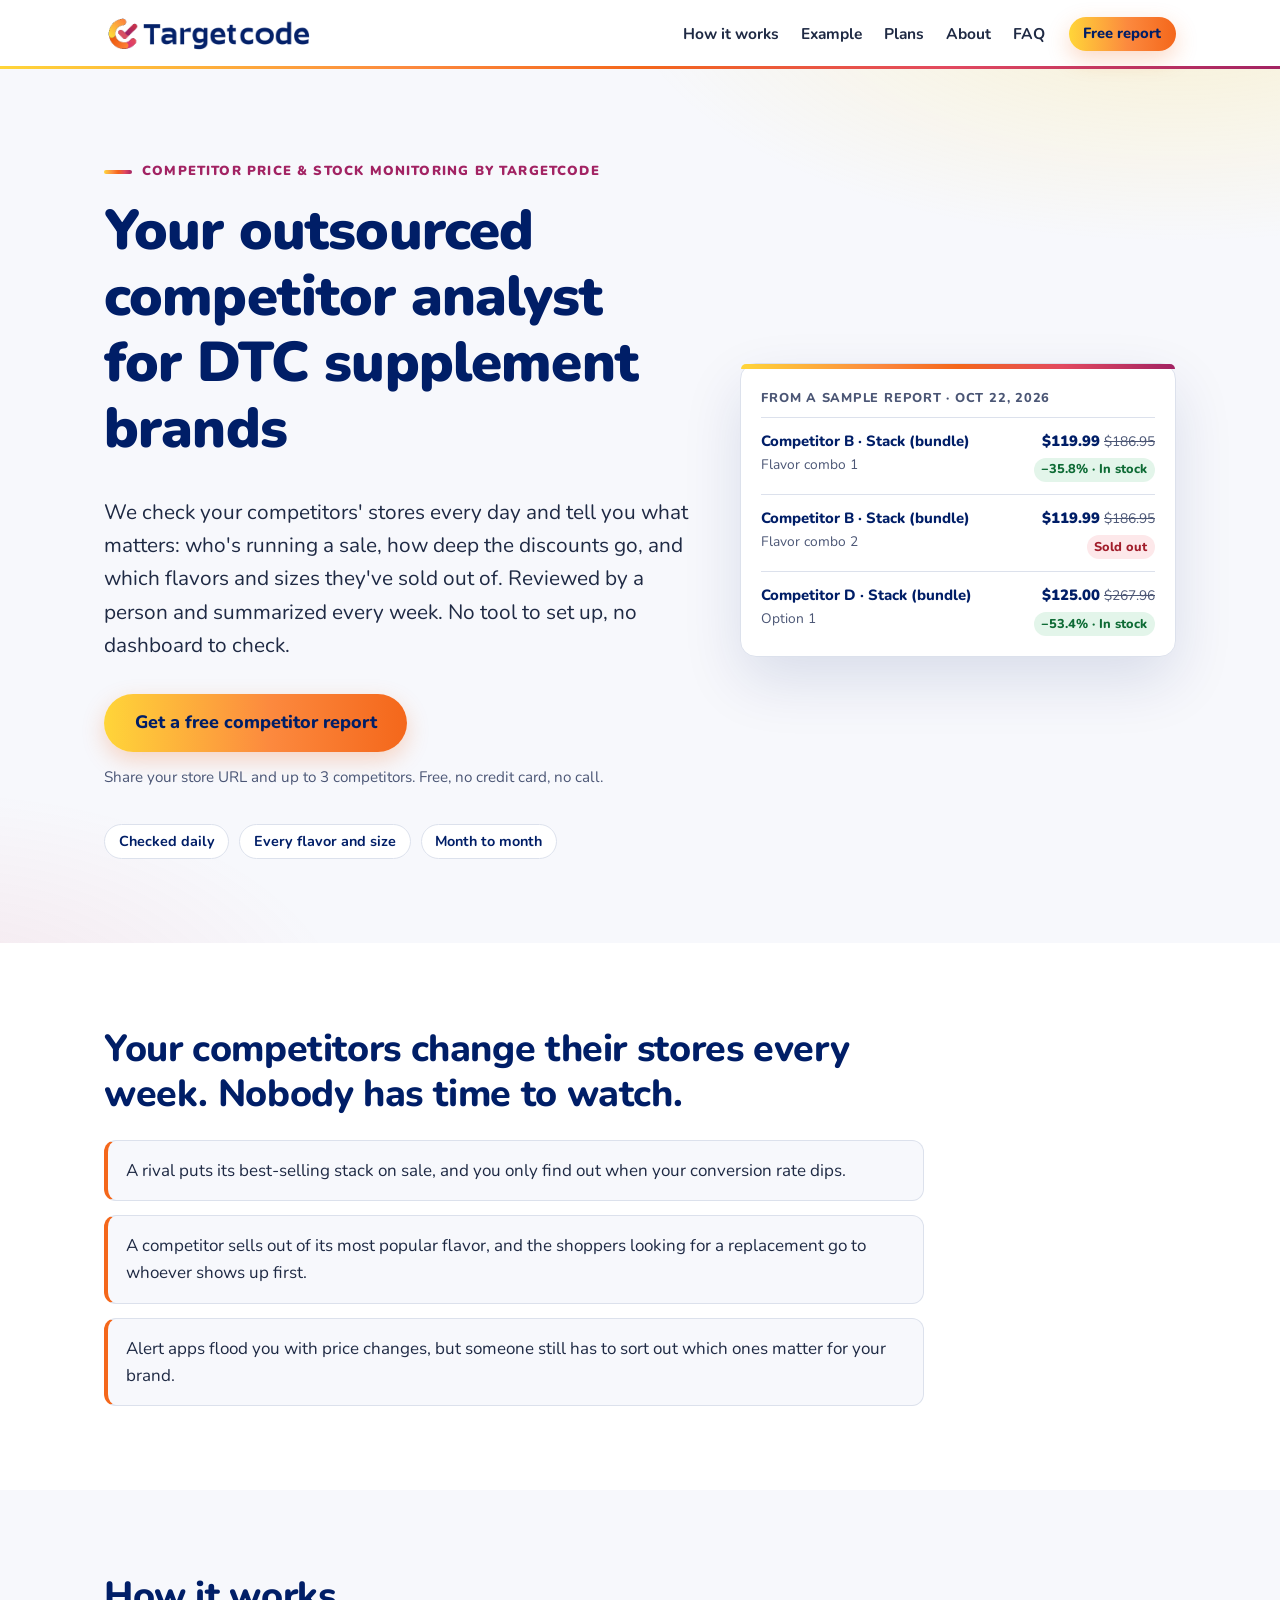
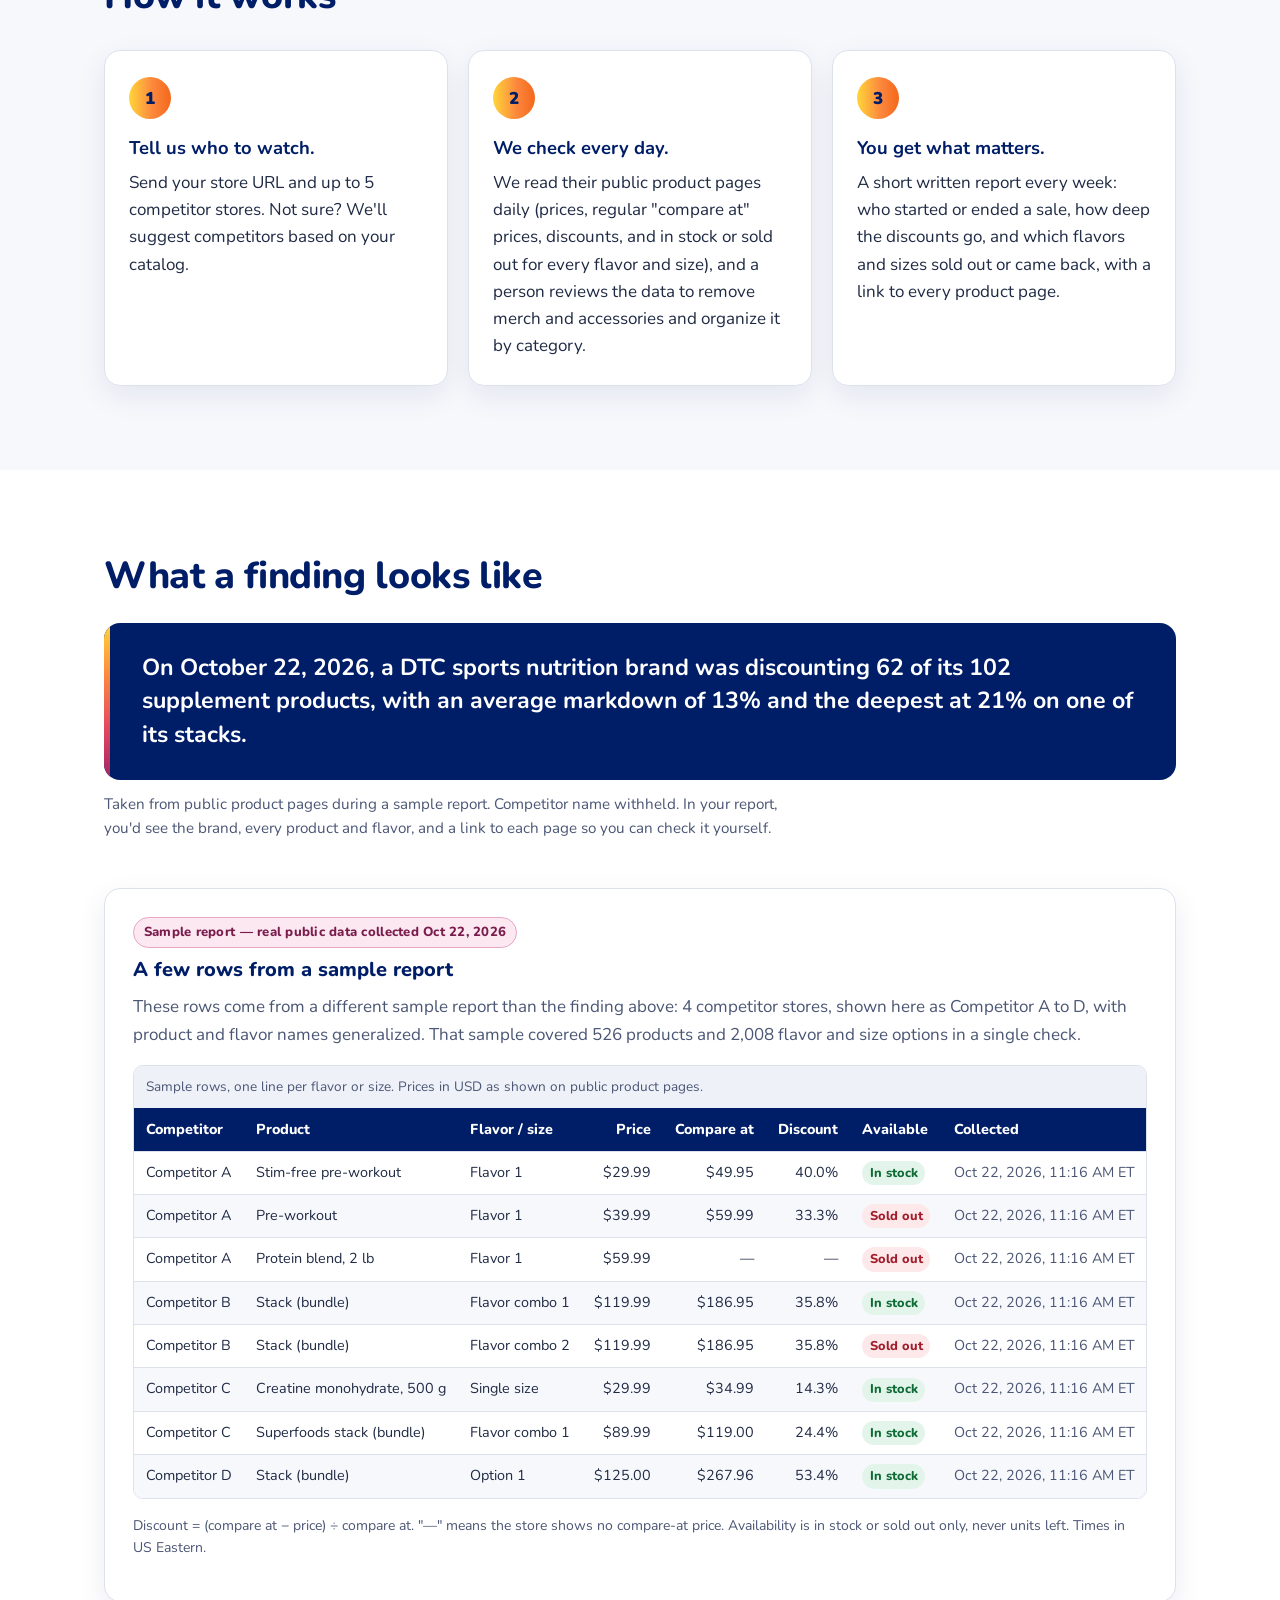
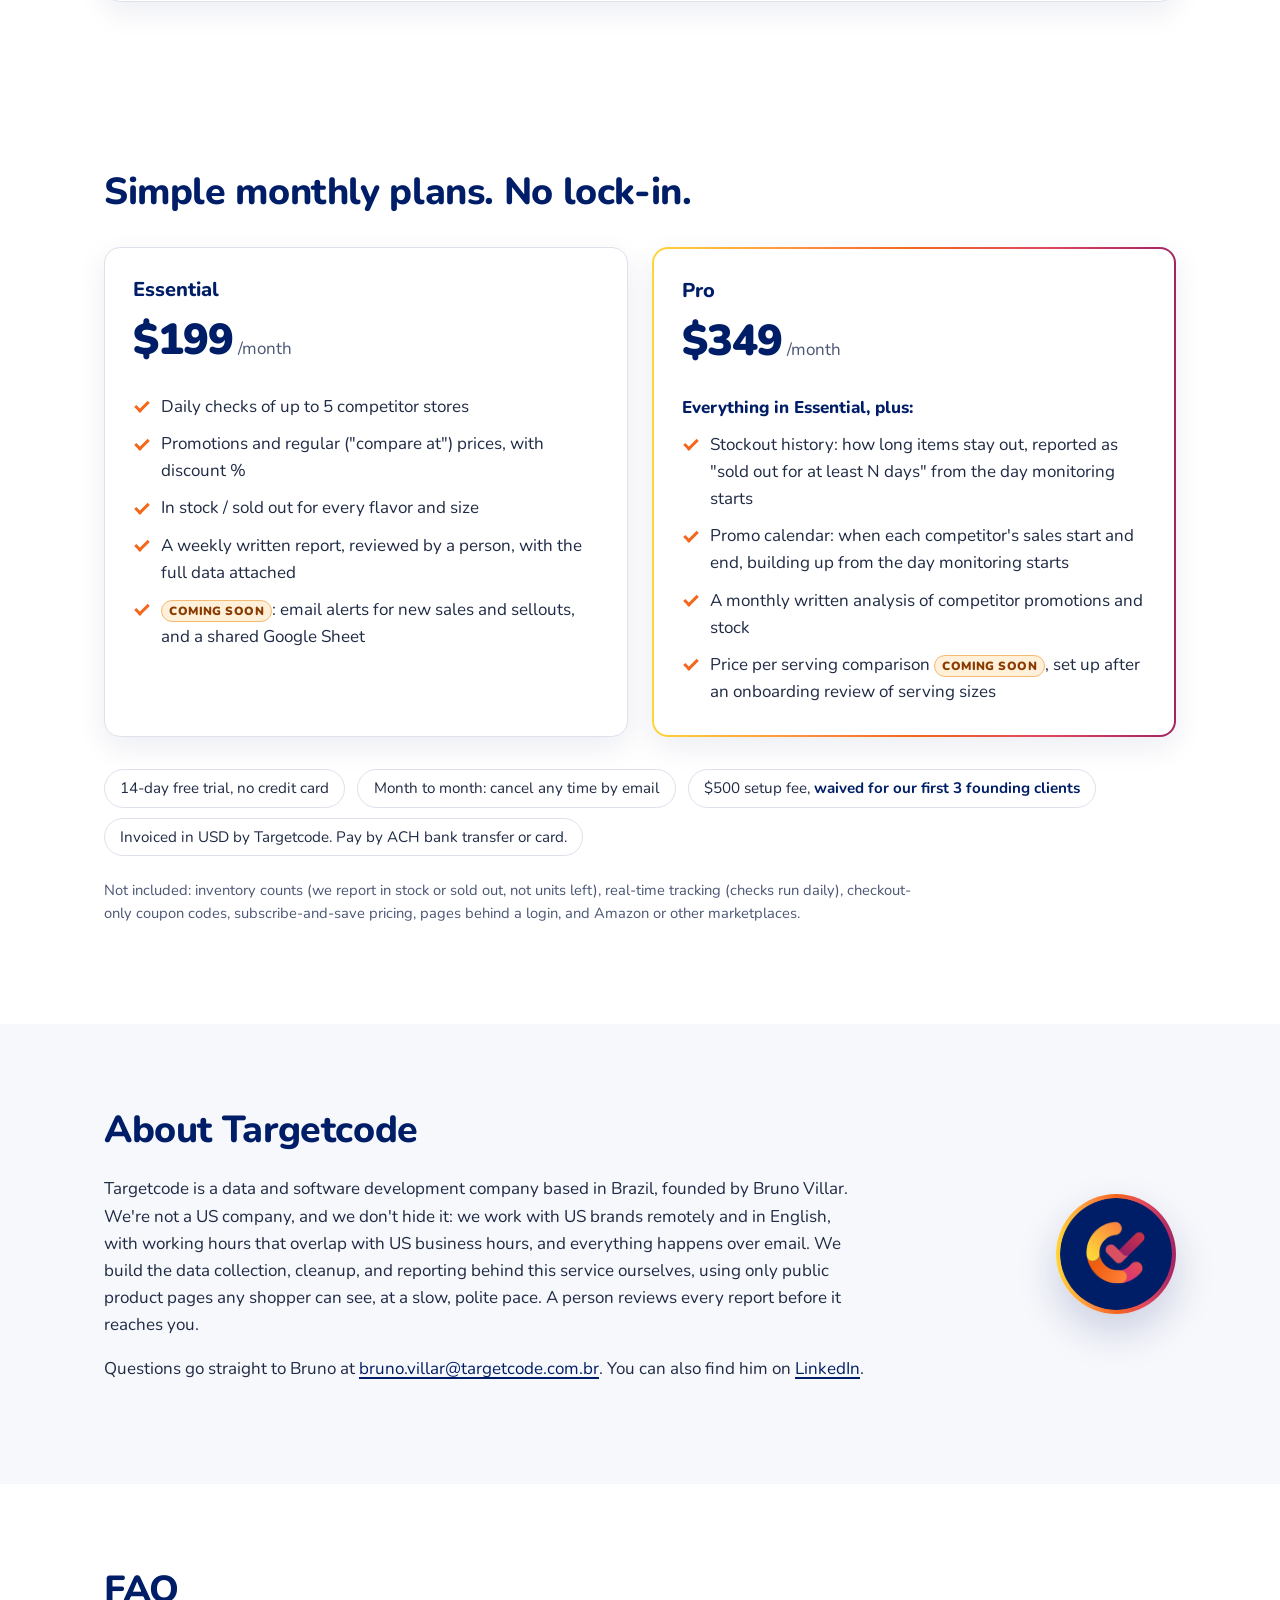
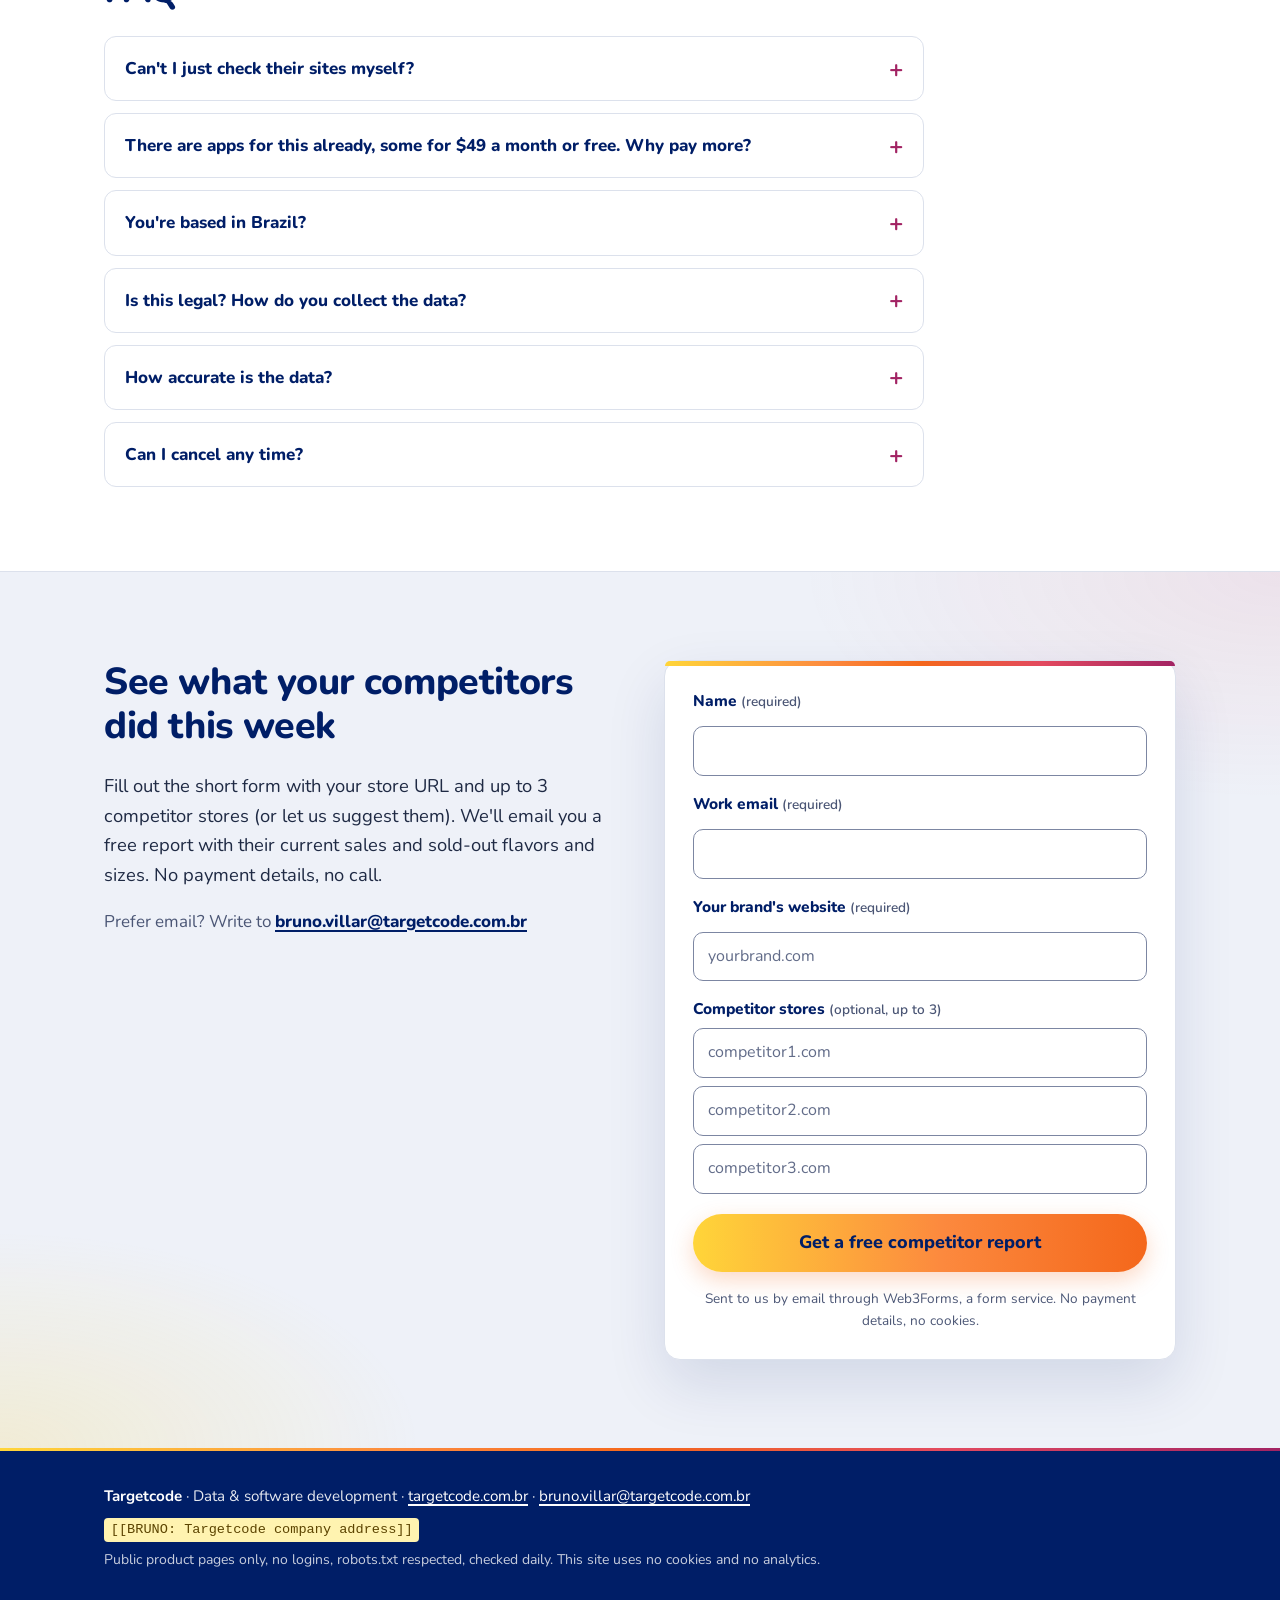
==== index.html @ 991c3d6c "Add landing page Co-authored-by: bruno-targetcode <bruno-targetcode@users.noreply.github.com>" ====
<!DOCTYPE html>
<html lang="en">
<head>
<meta charset="utf-8">
<meta name="viewport" content="width=device-width, initial-scale=1">
<!-- =====================================================================
  TEXTOS: toda a copy está neste arquivo, em blocos marcados "COPY: <chave>"
  (as chaves são as de vendas/08-landing-copy.md). Para trocar um texto,
  procure a chave e edite o conteúdo. Placeholders pendentes: procure colchetes duplos.
  E-MAIL DE CONTATO: bruno.villar@targetcode.com.br (fallback mailto do formulário e rodapé).
  FORMULÁRIO: Web3Forms; a chave fica em UM lugar: input name="access_key" (ver README, seção Formulário).
  URL pública (canonical/og): https://monitor.targetcode.com.br/ — trocar se o domínio mudar.
====================================================================== -->
<!-- COPY: seo_title / seo_description -->
<title>Competitor Tracking for Supplement Brands | Targetcode</title>
<meta name="description" content="Your outsourced competitor analyst. We check rival supplement stores daily for sales and sold-out flavors, then send you a reviewed weekly summary.">
<link rel="canonical" href="https://monitor.targetcode.com.br/">
<meta name="robots" content="index, follow">
<meta name="theme-color" content="#ffffff">
<meta property="og:type" content="website">
<meta property="og:site_name" content="Targetcode">
<meta property="og:title" content="Competitor Tracking for Supplement Brands | Targetcode">
<meta property="og:description" content="Your outsourced competitor analyst. We check rival supplement stores daily for sales and sold-out flavors, then send you a reviewed weekly summary.">
<meta property="og:url" content="https://monitor.targetcode.com.br/">
<meta property="og:image" content="https://monitor.targetcode.com.br/assets/og-image.png">
<meta property="og:image:width" content="1200">
<meta property="og:image:height" content="630">
<meta property="og:image:alt" content="Competitor Price &amp; Stock Monitoring by Targetcode">
<meta property="og:locale" content="en_US">
<meta name="twitter:card" content="summary_large_image">
<link rel="icon" href="assets/favicon-32.png" type="image/png" sizes="32x32">
<link rel="apple-touch-icon" href="assets/apple-touch-icon.png">
<link rel="preload" href="assets/fonts/nunito-latin-var.woff2" as="font" type="font/woff2" crossorigin>
<link rel="stylesheet" href="styles.css">
<script src="assets/form.js" defer></script>
</head>
<body>
<a class="skip-link" href="#main">Skip to content</a>

<header class="site-header">
  <div class="container header-inner">
    <a class="brand" href="#top">
      <img src="assets/targetcode-wordmark-light.png" alt="Targetcode" width="210" height="40">
    </a>
    <nav aria-label="Main">
      <ul class="nav-list">
        <li><a href="#how-it-works">How it works</a></li>
        <li><a href="#example">Example</a></li>
        <li><a href="#plans">Plans</a></li>
        <li><a href="#about">About</a></li>
        <li><a href="#faq">FAQ</a></li>
      </ul>
    </nav>
    <a class="btn btn-small" href="#get-report">Free report</a>
  </div>
</header>

<main id="main">

  <!-- ============ 1. HERO ============ -->
  <section class="hero" id="top" aria-labelledby="hero-title">
    <div class="container hero-inner">
      <div class="hero-copy">
      <p class="eyebrow">Competitor Price &amp; Stock Monitoring by Targetcode</p>
      <!-- COPY: hero_headline -->
      <h1 id="hero-title">Your outsourced competitor analyst for DTC supplement brands</h1>
      <!-- COPY: hero_subheadline -->
      <p class="lead">We check your competitors' stores every day and tell you what matters: who's running a sale, how deep the discounts go, and which flavors and sizes they've sold out of. Reviewed by a person and summarized every week. No tool to set up, no dashboard to check.</p>
      <div class="hero-cta">
        <!-- COPY: hero_cta (leva ao formulário em #get-report) -->
        <a class="btn btn-primary btn-large" href="#get-report">Get a free competitor report</a>
        <!-- COPY: hero_cta_note -->
        <p class="cta-note">Share your store URL and up to 3 competitors. Free, no credit card, no call.</p>
      </div>
      <ul class="hero-facts">
        <li>Checked daily</li>
        <li>Every flavor and size</li>
        <li>Month to month</li>
      </ul>
      </div>
      <!-- Cartão do hero: 2 linhas reais da tabela de exemplo (Competitor B, coleta 22/10/2026). -->
      <figure class="hero-card">
        <figcaption>From a sample report · Oct 22, 2026</figcaption>
        <div class="hc-row">
          <div><span class="hc-label">Competitor B · Stack (bundle)</span><span class="hc-sub">Flavor combo 1</span></div>
          <div class="hc-right"><span class="hc-price">$119.99</span> <s>$186.95</s><span class="stock in">−35.8% · In stock</span></div>
        </div>
        <div class="hc-row">
          <div><span class="hc-label">Competitor B · Stack (bundle)</span><span class="hc-sub">Flavor combo 2</span></div>
          <div class="hc-right"><span class="hc-price">$119.99</span> <s>$186.95</s><span class="stock out">Sold out</span></div>
        </div>
        <div class="hc-row">
          <div><span class="hc-label">Competitor D · Stack (bundle)</span><span class="hc-sub">Option 1</span></div>
          <div class="hc-right"><span class="hc-price">$125.00</span> <s>$267.96</s><span class="stock in">−53.4% · In stock</span></div>
        </div>
      </figure>
    </div>
  </section>

  <!-- ============ 2. PROBLEM ============ -->
  <section class="section" id="problem" aria-labelledby="problem-title">
    <div class="container narrow">
      <!-- COPY: problem_title -->
      <h2 id="problem-title">Your competitors change their stores every week. Nobody has time to watch.</h2>
      <!-- COPY: problem_bullets -->
      <ul class="problem-list">
        <li>A rival puts its best-selling stack on sale, and you only find out when your conversion rate dips.</li>
        <li>A competitor sells out of its most popular flavor, and the shoppers looking for a replacement go to whoever shows up first.</li>
        <li>Alert apps flood you with price changes, but someone still has to sort out which ones matter for your brand.</li>
      </ul>
    </div>
  </section>

  <!-- ============ 3. HOW IT WORKS ============ -->
  <section class="section section-alt" id="how-it-works" aria-labelledby="how-title">
    <div class="container">
      <!-- COPY: how_title -->
      <h2 id="how-title">How it works</h2>
      <ol class="steps">
        <!-- COPY: how_step_1 -->
        <li class="step">
          <span class="step-num" aria-hidden="true">1</span>
          <p><strong>Tell us who to watch.</strong> Send your store URL and up to 5 competitor stores. Not sure? We'll suggest competitors based on your catalog.</p>
        </li>
        <!-- COPY: how_step_2 -->
        <li class="step">
          <span class="step-num" aria-hidden="true">2</span>
          <p><strong>We check every day.</strong> We read their public product pages daily (prices, regular "compare at" prices, discounts, and in stock or sold out for every flavor and size), and a person reviews the data to remove merch and accessories and organize it by category.</p>
        </li>
        <!-- COPY: how_step_3 -->
        <li class="step">
          <span class="step-num" aria-hidden="true">3</span>
          <p><strong>You get what matters.</strong> A short written report every week: who started or ended a sale, how deep the discounts go, and which flavors and sizes sold out or came back, with a link to every product page.</p>
        </li>
      </ol>
    </div>
  </section>

  <!-- ============ 4. EXAMPLE ============ -->
  <section class="section" id="example" aria-labelledby="example-title">
    <div class="container">
      <!-- COPY: example_title -->
      <h2 id="example-title">What a finding looks like</h2>
      <!-- COPY: example_body (achado real, coleta 22/10/2026, concorrente anonimizado) -->
      <figure class="finding">
        <blockquote>
          <p>On October 22, 2026, a DTC sports nutrition brand was discounting 62 of its 102 supplement products, with an average markdown of 13% and the deepest at 21% on one of its stacks.</p>
        </blockquote>
        <figcaption>Taken from public product pages during a sample report. Competitor name withheld. In your report, you'd see the brand, every product and flavor, and a link to each page so you can check it yourself.</figcaption>
      </figure>

      <!-- Tabela: linhas reais de OUTRO relatório de amostra (coleta 22/10/2026), concorrentes anonimizados A–D.
           Exclusões e origem dos dados: ver README. Não inventar números. -->
      <div class="sample">
        <div class="sample-head">
          <p class="badge">Sample report — real public data collected Oct 22, 2026</p>
          <h3>A few rows from a sample report</h3>
          <p class="muted">These rows come from a different sample report than the finding above: 4 competitor stores, shown here as Competitor A to D, with product and flavor names generalized. That sample covered 526 products and 2,008 flavor and size options in a single check.</p>
        </div>
        <section class="table-wrap" aria-labelledby="sample-caption" tabindex="0">
          <table class="sample-table">
            <caption id="sample-caption">Sample rows, one line per flavor or size. Prices in USD as shown on public product pages.</caption>
            <thead>
              <tr>
                <th scope="col">Competitor</th>
                <th scope="col">Product</th>
                <th scope="col">Flavor / size</th>
                <th scope="col" class="num">Price</th>
                <th scope="col" class="num">Compare at</th>
                <th scope="col" class="num">Discount</th>
                <th scope="col">Available</th>
                <th scope="col">Collected</th>
              </tr>
            </thead>
            <tbody>
              <tr><td data-label="Competitor">Competitor A</td><td data-label="Product">Stim-free pre-workout</td><td data-label="Flavor / size">Flavor 1</td><td data-label="Price" class="num">$29.99</td><td data-label="Compare at" class="num">$49.95</td><td data-label="Discount" class="num">40.0%</td><td data-label="Available"><span class="stock in">In stock</span></td><td data-label="Collected">Oct 22, 2026, 11:16 AM ET</td></tr>
              <tr><td data-label="Competitor">Competitor A</td><td data-label="Product">Pre-workout</td><td data-label="Flavor / size">Flavor 1</td><td data-label="Price" class="num">$39.99</td><td data-label="Compare at" class="num">$59.99</td><td data-label="Discount" class="num">33.3%</td><td data-label="Available"><span class="stock out">Sold out</span></td><td data-label="Collected">Oct 22, 2026, 11:16 AM ET</td></tr>
              <tr><td data-label="Competitor">Competitor A</td><td data-label="Product">Protein blend, 2 lb</td><td data-label="Flavor / size">Flavor 1</td><td data-label="Price" class="num">$59.99</td><td data-label="Compare at" class="num">—</td><td data-label="Discount" class="num">—</td><td data-label="Available"><span class="stock out">Sold out</span></td><td data-label="Collected">Oct 22, 2026, 11:16 AM ET</td></tr>
              <tr><td data-label="Competitor">Competitor B</td><td data-label="Product">Stack (bundle)</td><td data-label="Flavor / size">Flavor combo 1</td><td data-label="Price" class="num">$119.99</td><td data-label="Compare at" class="num">$186.95</td><td data-label="Discount" class="num">35.8%</td><td data-label="Available"><span class="stock in">In stock</span></td><td data-label="Collected">Oct 22, 2026, 11:16 AM ET</td></tr>
              <tr><td data-label="Competitor">Competitor B</td><td data-label="Product">Stack (bundle)</td><td data-label="Flavor / size">Flavor combo 2</td><td data-label="Price" class="num">$119.99</td><td data-label="Compare at" class="num">$186.95</td><td data-label="Discount" class="num">35.8%</td><td data-label="Available"><span class="stock out">Sold out</span></td><td data-label="Collected">Oct 22, 2026, 11:16 AM ET</td></tr>
              <tr><td data-label="Competitor">Competitor C</td><td data-label="Product">Creatine monohydrate, 500 g</td><td data-label="Flavor / size">Single size</td><td data-label="Price" class="num">$29.99</td><td data-label="Compare at" class="num">$34.99</td><td data-label="Discount" class="num">14.3%</td><td data-label="Available"><span class="stock in">In stock</span></td><td data-label="Collected">Oct 22, 2026, 11:16 AM ET</td></tr>
              <tr><td data-label="Competitor">Competitor C</td><td data-label="Product">Superfoods stack (bundle)</td><td data-label="Flavor / size">Flavor combo 1</td><td data-label="Price" class="num">$89.99</td><td data-label="Compare at" class="num">$119.00</td><td data-label="Discount" class="num">24.4%</td><td data-label="Available"><span class="stock in">In stock</span></td><td data-label="Collected">Oct 22, 2026, 11:16 AM ET</td></tr>
              <tr><td data-label="Competitor">Competitor D</td><td data-label="Product">Stack (bundle)</td><td data-label="Flavor / size">Option 1</td><td data-label="Price" class="num">$125.00</td><td data-label="Compare at" class="num">$267.96</td><td data-label="Discount" class="num">53.4%</td><td data-label="Available"><span class="stock in">In stock</span></td><td data-label="Collected">Oct 22, 2026, 11:16 AM ET</td></tr>
            </tbody>
          </table>
        </section>
        <p class="muted small">Discount = (compare at − price) ÷ compare at. "—" means the store shows no compare-at price. Availability is in stock or sold out only, never units left. Times in US Eastern.</p>
      </div>
    </div>
  </section>

  <!-- ============ 5. PLANS ============ -->
  <section class="section" id="plans" aria-labelledby="plans-title">
    <div class="container">
      <!-- COPY: plans_title -->
      <h2 id="plans-title">Simple monthly plans. No lock-in.</h2>
      <div class="plans">
        <!-- COPY: plan_essential -->
        <article class="plan" aria-labelledby="plan-essential">
          <h3 id="plan-essential">Essential</h3>
          <p class="price"><span class="amount">$199</span><span class="per">/month</span></p>
          <ul class="checks">
            <li>Daily checks of up to 5 competitor stores</li>
            <li>Promotions and regular ("compare at") prices, with discount %</li>
            <li>In stock / sold out for every flavor and size</li>
            <li>A weekly written report, reviewed by a person, with the full data attached</li>
            <li><span class="soon">Coming soon</span>: email alerts for new sales and sellouts, and a shared Google Sheet</li>
          </ul>
        </article>
        <!-- COPY: plan_pro -->
        <article class="plan plan-pro" aria-labelledby="plan-pro">
          <h3 id="plan-pro">Pro</h3>
          <p class="price"><span class="amount">$349</span><span class="per">/month</span></p>
          <p class="plan-intro">Everything in Essential, plus:</p>
          <ul class="checks">
            <li>Stockout history: how long items stay out, reported as "sold out for at least N days" from the day monitoring starts</li>
            <li>Promo calendar: when each competitor's sales start and end, building up from the day monitoring starts</li>
            <li>A monthly written analysis of competitor promotions and stock</li>
            <li>Price per serving comparison <span class="soon">coming soon</span>, set up after an onboarding review of serving sizes</li>
          </ul>
        </article>
      </div>
      <!-- COPY: plans_terms -->
      <ul class="terms">
        <li>14-day free trial, no credit card</li>
        <li>Month to month: cancel any time by email</li>
        <li>$500 setup fee, <strong>waived for our first 3 founding clients</strong></li>
        <li>Invoiced in USD by Targetcode. Pay by ACH bank transfer or card.</li>
      </ul>
      <!-- COPY: plans_not_included -->
      <p class="not-included">Not included: inventory counts (we report in stock or sold out, not units left), real-time tracking (checks run daily), checkout-only coupon codes, subscribe-and-save pricing, pages behind a login, and Amazon or other marketplaces.</p>
    </div>
  </section>

  <!-- ============ ABOUT ============ -->
  <section class="section section-alt" id="about" aria-labelledby="about-title">
    <div class="container about">
      <div>
        <h2 id="about-title">About Targetcode</h2>
        <!-- COPY: about_founder (08, seção About) -->
        <p>Targetcode is a data and software development company based in Brazil, founded by Bruno Villar. We're not a US company, and we don't hide it: we work with US brands remotely and in English, with working hours that overlap with US business hours, and everything happens over email. We build the data collection, cleanup, and reporting behind this service ourselves, using only public product pages any shopper can see, at a slow, polite pace. A person reviews every report before it reaches you.</p>
        <p>Questions go straight to Bruno at <a href="mailto:bruno.villar@targetcode.com.br">bruno.villar@targetcode.com.br</a>. You can also find him on <a href="https://www.linkedin.com/in/bruno-villar-6015601b8" rel="noopener">LinkedIn</a>.</p>
      </div>
      <img class="about-logo" src="assets/logo-icon-240.png" alt="" width="120" height="120">
    </div>
  </section>

  <!-- ============ 6. FAQ ============ -->
  <section class="section" id="faq" aria-labelledby="faq-title">
    <div class="container narrow">
      <h2 id="faq-title">FAQ</h2>
      <div class="faq">
        <!-- COPY: faq_1 -->
        <details>
          <summary>Can't I just check their sites myself?</summary>
          <p>For one or two competitors, you can. It gets hard with 5 brands and hundreds of products across flavors and sizes, because the moves that matter (a stack going 30% off, a popular flavor selling out) are easy to miss on any given day. The free report is a quick way to see what you'd have missed.</p>
        </details>
        <!-- COPY: faq_2 -->
        <details>
          <summary>There are apps for this already, some for $49 a month or free. Why pay more?</summary>
          <p>Self-serve tools like Prisync, or free Shopify apps like Snoopie, are good at sending price-change alerts. If someone on your team has time to run one, they may be all you need. You still decide which products matter, match them to yours, and figure out what it means. We do that work for you: a person reviews the data, and you get a written summary instead of a stream of alerts.</p>
        </details>
        <!-- COPY: faq_3 -->
        <details>
          <summary>You're based in Brazil?</summary>
          <p>Yes. Targetcode is a data and software development company based in Brazil, and this is one of the data services we run. You get invoices from a registered company in USD and can pay by ACH or card. Our hours overlap almost fully with US Eastern time, and everything runs by email.</p>
        </details>
        <!-- COPY: faq_4 -->
        <details>
          <summary>Is this legal? How do you collect the data?</summary>
          <p>We read only public product pages, the same ones any shopper sees, without logging in, at a slow rate, following each site's robots.txt. We collect facts like price and whether a flavor is in stock; we don't copy descriptions, photos or label content. We're not lawyers, so if your team has a policy on this, we'll follow it.</p>
        </details>
        <!-- COPY: faq_5 -->
        <details>
          <summary>How accurate is the data?</summary>
          <p>Prices and stock status come straight from each competitor's public product data, as a shopper would see them at the time of the daily check. We report in stock or sold out, not units left, and checkout-only coupons and subscribe-and-save prices aren't visible. If a check fails, the gap is marked as missing. We never fill it in.</p>
        </details>
        <!-- COPY: faq_6 -->
        <details>
          <summary>Can I cancel any time?</summary>
          <p>Yes. Plans are month to month, and you can cancel by email. The trial is free with no card, and if your first paid month isn't useful, we refund it. The data you've received stays yours.</p>
        </details>
      </div>
    </div>
  </section>

  <!-- ============ 7. FINAL CTA + FORM ============ -->
  <section class="final-cta" id="get-report" aria-labelledby="final-title">
    <div class="container final-grid">
      <div class="final-copy">
        <!-- COPY: final_cta_title -->
        <h2 id="final-title">See what your competitors did this week</h2>
        <!-- COPY: final_cta_body -->
        <p class="lead">Fill out the short form with your store URL and up to 3 competitor stores (or let us suggest them). We'll email you a free report with their current sales and sold-out flavors and sizes. No payment details, no call.</p>
        <!-- Fallback mailto (sempre visível; funciona sem a chave do Web3Forms) -->
        <p class="fallback">Prefer email? Write to <a id="mailto-fallback" href="mailto:bruno.villar@targetcode.com.br?subject=Free%20competitor%20report&amp;body=Name%3A%20%0D%0ABrand%20website%3A%20%0D%0ACompetitors%20(optional%2C%20up%20to%203%3B%20or%20let%20us%20suggest%20them)%3A%0D%0A1.%20%0D%0A2.%20%0D%0A3.%20">bruno.villar@targetcode.com.br</a></p>
      </div>
      <!-- FORMULÁRIO Web3Forms (sem backend). Trocar o valor de access_key pela chave real (único lugar).
           Enquanto a chave não existir, assets/form.js abre o e-mail (mailto) com os dados digitados. -->
      <form class="report-form" id="report-form" action="https://api.web3forms.com/submit" method="POST" accept-charset="UTF-8">
        <input type="hidden" name="access_key" value="WEB3FORMS_ACCESS_KEY">
        <input type="hidden" name="subject" value="Free competitor report request (landing page)">
        <input type="hidden" name="from_name" value="Targetcode landing page">
        <input type="hidden" name="redirect" value="https://monitor.targetcode.com.br/thanks.html">
        <!-- honeypot anti-spam do Web3Forms: humanos não veem; bots marcam -->
        <input type="checkbox" name="botcheck" class="hp">
        <div class="field">
          <label for="f-name">Name <span class="req">(required)</span></label>
          <input id="f-name" name="name" type="text" autocomplete="name" required maxlength="120">
        </div>
        <div class="field">
          <label for="f-email">Work email <span class="req">(required)</span></label>
          <input id="f-email" name="email" type="email" autocomplete="email" required maxlength="160">
        </div>
        <div class="field">
          <label for="f-site">Your brand's website <span class="req">(required)</span></label>
          <input id="f-site" name="brand_website" type="text" inputmode="url" placeholder="yourbrand.com" required maxlength="200">
        </div>
        <fieldset class="field">
          <legend>Competitor stores <span class="opt">(optional, up to 3)</span></legend>
          <label class="sr-only" for="f-c1">Competitor 1</label>
          <input id="f-c1" name="competitor_1" type="text" inputmode="url" placeholder="competitor1.com" maxlength="200">
          <label class="sr-only" for="f-c2">Competitor 2</label>
          <input id="f-c2" name="competitor_2" type="text" inputmode="url" placeholder="competitor2.com" maxlength="200">
          <label class="sr-only" for="f-c3">Competitor 3</label>
          <input id="f-c3" name="competitor_3" type="text" inputmode="url" placeholder="competitor3.com" maxlength="200">
        </fieldset>
        <!-- COPY: final_cta_button -->
        <button class="btn btn-primary btn-large" type="submit">Get a free competitor report</button>
        <p class="form-note">Sent to us by email through Web3Forms, a form service. No payment details, no cookies.</p>
      </form>
    </div>
  </section>
</main>

<!-- ============ 8. FOOTER ============ -->
<!-- COPY: footer -->
<footer class="site-footer">
  <div class="container footer-inner">
    <p><strong>Targetcode</strong> · Data &amp; software development · <a href="https://targetcode.com.br">targetcode.com.br</a> · <a href="mailto:bruno.villar@targetcode.com.br">bruno.villar@targetcode.com.br</a></p>
    <p class="ph">[[BRUNO: Targetcode company address]]</p>
    <p class="muted small">Public product pages only, no logins, robots.txt respected, checked daily. This site uses no cookies and no analytics.</p>
  </div>
</footer>
</body>
</html>
---- styles.css ----
/* Targetcode · Competitor Price & Stock Monitoring — CSS puro, TEMA CLARO.
   Marca (medida em assets/targetcode-logo-icon.png):
   azul-marinho #001E67; degradê #FFD539 → #FC893E → #F4671B → #E2495F → #A22363.
   O degradê completo só aparece em elementos sem texto (barras, bordas, ícones). Nos botões, o texto azul-marinho
   fica sobre a parte amarelo → laranja (#FFD539 → #FC893E → #F4671B), onde o contraste passa de 4.9:1 (ver README).
   Fonte: Nunito (SIL OFL 1.1), auto-hospedada em assets/fonts/.. */
@font-face {
  font-family: "Nunito";
  src: url("assets/fonts/nunito-latin-var.woff2") format("woff2");
  font-weight: 200 1000;
  font-style: normal;
  font-display: swap;
}
:root {
  --navy: #001e67;
  --navy-deep: #00144a;
  --bg: #f7f8fc;
  --white: #ffffff;
  --soft: #eef1f8;
  --text: #1f2a44;
  --muted: #4b5675;
  --line: #dce1ec;
  --field: #7c86a2;
  --magenta: #a22363;
  --orange-2: #f4671b;
  --grad: linear-gradient(90deg, #ffd539 0%, #fc893e 32%, #f4671b 50%, #e2495f 74%, #a22363 100%);
  --grad-btn: linear-gradient(90deg, #ffd539 0%, #fc893e 55%, #f4671b 100%);
  --green: #0e6b35;
  --green-bg: #e3f5ea;
  --red: #a11d2b;
  --red-bg: #fde8ea;
  --radius: 16px;
  --max: 1120px;
  --shadow: 0 10px 30px rgba(0, 30, 103, .08);
  --font: "Nunito", ui-rounded, "SF Pro Rounded", "Hiragino Maru Gothic ProN", system-ui, -apple-system, "Segoe UI", Roboto, Arial, sans-serif;
}
*, *::before, *::after { box-sizing: border-box; }
html { scroll-behavior: smooth; -webkit-text-size-adjust: 100%; background: var(--bg); }
@media (prefers-reduced-motion: reduce) { html { scroll-behavior: auto; } * { transition: none !important; } }
body { margin: 0; font-family: var(--font); color: var(--text); background: var(--bg); font-size: 1.0625rem; line-height: 1.6; }
img { max-width: 100%; height: auto; }
a { color: var(--navy); text-underline-offset: 3px; text-decoration-thickness: 1.5px; }
a:hover { color: var(--magenta); }
:focus-visible { outline: 3px solid var(--magenta); outline-offset: 2px; border-radius: 6px; }
h1, h2, h3 { line-height: 1.18; color: var(--navy); margin: 0 0 .6em; font-weight: 800; }
h1 { font-size: clamp(2.1rem, 4.5vw + .5rem, 3.5rem); letter-spacing: -.015em; font-weight: 900; }
h2 { font-size: clamp(1.65rem, 2.2vw + .8rem, 2.35rem); letter-spacing: -.01em; }
h3 { font-size: 1.25rem; }
p { margin: 0 0 1em; }
strong { color: var(--navy); }

.container { max-width: var(--max); margin: 0 auto; padding: 0 24px; }
.narrow > * { max-width: 820px; }
.center > * { margin-left: auto; margin-right: auto; }
.center { text-align: center; }
.muted { color: var(--muted); }
.small { font-size: .875rem; }
.sr-only { position: absolute; width: 1px; height: 1px; overflow: hidden; clip: rect(0 0 0 0); white-space: nowrap; }

.skip-link { position: absolute; left: -9999px; top: 8px; background: var(--navy); color: var(--white); padding: 8px 14px; border-radius: 8px; z-index: 100; font-weight: 800; }
.skip-link:focus { left: 8px; color: var(--white); }

/* Header (branco, linha do degradê embaixo) */
.site-header { position: sticky; top: 0; z-index: 50; background: rgba(255, 255, 255, .97); border-bottom: 1px solid var(--line); }
.site-header::after { content: ""; position: absolute; left: 0; right: 0; bottom: -1px; height: 3px; background: var(--grad); }
.header-inner { display: flex; align-items: center; gap: 24px; min-height: 68px; }
.brand { display: inline-flex; align-items: center; line-height: 0; }
.brand img { display: block; width: 210px; height: 40px; }
.nav-list { display: flex; gap: 22px; list-style: none; margin: 0; padding: 0; }
.nav-list a { color: var(--text); text-decoration: none; font-size: .97rem; font-weight: 700; }
.nav-list a:hover { color: var(--navy); text-decoration: underline; text-decoration-color: var(--orange-2); }
.site-header nav { margin-left: auto; }

/* Botões: texto azul-marinho sobre amarelo → laranja */
.btn { display: inline-block; text-decoration: none; font-family: inherit; font-weight: 800; border: 0; border-radius: 999px; padding: .8em 1.4em; line-height: 1.2; cursor: pointer; transition: transform .15s ease, box-shadow .15s ease, filter .15s ease; text-align: center; }
.btn:hover { transform: translateY(-1px); }
.btn-primary, .btn-small { background: var(--grad-btn); color: var(--navy); box-shadow: 0 8px 22px rgba(244, 103, 27, .25); }
.btn-primary:hover, .btn-small:hover { color: var(--navy); filter: saturate(1.1); box-shadow: 0 10px 28px rgba(226, 73, 95, .3); }
.btn-light { background: var(--white); color: var(--navy); }
.btn-small { padding: .55em 1em; font-size: .92rem; white-space: nowrap; }
.btn-large { font-size: 1.125rem; padding: 1em 1.7em; }

/* Hero */
.hero { background: radial-gradient(900px 420px at 92% -10%, rgba(255, 213, 57, .22), transparent 62%), radial-gradient(700px 400px at -5% 110%, rgba(226, 73, 95, .10), transparent 60%), var(--bg); padding: 92px 0 84px; }
.hero-inner { display: grid; grid-template-columns: minmax(0, 1.35fr) minmax(0, 1fr); gap: 48px; align-items: center; }
.hero h1 { max-width: 18ch; }
.hero-card { margin: 0; background: var(--white); border: 1px solid var(--line); border-radius: var(--radius); padding: 18px 20px 8px; box-shadow: 0 24px 60px rgba(0, 30, 103, .12); position: relative; }
.hero-card::before { content: ""; position: absolute; inset: 0 0 auto 0; height: 5px; border-radius: var(--radius) var(--radius) 0 0; background: var(--grad); }
.hero-card figcaption { font-size: .8rem; font-weight: 800; text-transform: uppercase; letter-spacing: .06em; color: var(--muted); margin: 6px 0 8px; }
.hc-row { display: flex; justify-content: space-between; gap: 12px; padding: 12px 0; border-top: 1px solid var(--line); font-size: .93rem; }
.hc-label { display: block; font-weight: 800; color: var(--navy); }
.hc-sub { display: block; color: var(--muted); font-size: .86rem; }
.hc-right { text-align: right; white-space: nowrap; }
.hc-right s { color: var(--muted); font-size: .86rem; }
.hc-price { font-weight: 900; color: var(--navy); }
.hc-right .stock { display: block; width: fit-content; margin: 4px 0 0 auto; }
.hero .lead { font-size: clamp(1.1rem, .6vw + 1rem, 1.3rem); color: var(--text); max-width: 62ch; }
.eyebrow { text-transform: uppercase; letter-spacing: .09em; font-size: .82rem; font-weight: 900; margin-bottom: 1rem; color: var(--magenta); display: flex; align-items: center; gap: 10px; }
.eyebrow::before { content: ""; width: 28px; height: 4px; border-radius: 4px; background: var(--grad); flex: none; }
.hero-cta { margin-top: 2rem; }
.cta-note { margin-top: .8rem; font-size: .95rem; color: var(--muted); }
.hero-facts { display: flex; flex-wrap: wrap; gap: 10px; list-style: none; padding: 0; margin: 2.2rem 0 0; }
.hero-facts li { border: 1px solid var(--line); background: var(--white); border-radius: 999px; padding: .35em .95em; font-size: .9rem; font-weight: 700; color: var(--navy); }

/* Seções */
.section { padding: 84px 0; background: var(--white); }
.section-alt { background: var(--bg); }

.problem-list { list-style: none; padding: 0; margin: 1.5rem 0 0; display: grid; gap: 14px; }
.problem-list li { background: var(--bg); border: 1px solid var(--line); border-left: 4px solid var(--orange-2); border-radius: 12px; padding: 16px 18px; }

.steps { list-style: none; padding: 0; margin: 2rem 0 0; display: grid; grid-template-columns: repeat(3, 1fr); gap: 20px; }
.step { background: var(--white); border: 1px solid var(--line); border-radius: var(--radius); padding: 26px 24px; box-shadow: var(--shadow); }
.step p { margin: 0; }
.step strong { display: block; font-size: 1.15rem; margin-bottom: .4rem; }
.step-num { display: inline-grid; place-items: center; width: 42px; height: 42px; border-radius: 50%; background: var(--grad-btn); color: var(--navy); font-weight: 900; margin-bottom: 14px; }

/* Exemplo: o achado é o bloco de destaque em azul-marinho */
.finding { margin: 1.5rem 0 3rem; padding: 0; }
.finding blockquote { margin: 0; background: var(--navy); color: var(--white); border-radius: var(--radius); padding: 28px 32px 28px 38px; font-size: clamp(1.15rem, .8vw + 1rem, 1.45rem); font-weight: 700; line-height: 1.45; position: relative; overflow: hidden; }
.finding blockquote::before { content: ""; position: absolute; left: 0; top: 0; bottom: 0; width: 6px; background: linear-gradient(180deg, #ffd539, #fc893e, #e2495f, #a22363); }
.finding blockquote p { margin: 0; }
.finding blockquote strong { color: var(--white); }
.finding figcaption { color: var(--muted); margin-top: 12px; font-size: .95rem; max-width: 75ch; }

.sample { border: 1px solid var(--line); border-radius: var(--radius); padding: 28px; background: var(--white); box-shadow: var(--shadow); }
.sample-head h3 { margin-top: .6rem; }
.badge { display: inline-block; background: #fce8f1; color: #7a1d4d; border: 1px solid #e8a5c4; font-weight: 800; font-size: .82rem; letter-spacing: .02em; padding: .3em .75em; border-radius: 999px; margin: 0; }
.table-wrap { overflow-x: auto; border: 1px solid var(--line); border-radius: 10px; margin: 1rem 0; background: var(--white); }
.table-wrap:focus-visible { outline-offset: 0; }
.sample-table { width: 100%; border-collapse: collapse; font-size: .9rem; min-width: 860px; color: var(--text); }
.sample-table caption { text-align: left; padding: 10px 12px; color: var(--muted); font-size: .85rem; background: var(--soft); }
.sample-table th { background: var(--navy); color: var(--white); text-align: left; font-weight: 800; padding: 10px 12px; white-space: nowrap; }
.sample-table td { white-space: nowrap; padding: 9px 12px; border-top: 1px solid var(--line); vertical-align: top; }
.sample-table tbody tr:nth-child(even) td { background: var(--bg); }
.sample-table .num { text-align: right; white-space: nowrap; font-variant-numeric: tabular-nums; }
.sample-table td:last-child { white-space: nowrap; color: var(--muted); }
.stock { display: inline-block; font-weight: 800; font-size: .8rem; padding: .15em .6em; border-radius: 999px; white-space: nowrap; }
.stock.in { background: var(--green-bg); color: var(--green); }
.stock.out { background: var(--red-bg); color: var(--red); }

/* Planos */
.plans { display: grid; grid-template-columns: repeat(2, 1fr); gap: 24px; margin-top: 2rem; }
.plan { background: var(--white); border: 1px solid var(--line); border-radius: var(--radius); padding: 30px 28px; box-shadow: var(--shadow); }
.plan-pro { border: 2px solid transparent; background: linear-gradient(var(--white), var(--white)) padding-box, var(--grad) border-box; }
.plan h3 { margin-bottom: .2rem; }
.price { margin: 0 0 1.2rem; color: var(--navy); }
.price .amount { font-size: 2.7rem; font-weight: 900; letter-spacing: -.02em; }
.price .per { color: var(--muted); margin-left: 4px; }
.plan-intro { font-weight: 800; color: var(--navy); margin-bottom: .6rem; }
.checks { list-style: none; padding: 0; margin: 0; display: grid; gap: 10px; }
.checks li { position: relative; padding-left: 28px; }
.checks li::before { content: ""; position: absolute; left: 2px; top: .5em; width: 14px; height: 8px; border-left: 3px solid var(--orange-2); border-bottom: 3px solid var(--orange-2); transform: rotate(-45deg); }
.soon { display: inline-block; background: #fff0d9; color: #8a3b00; border: 1px solid #f5b971; border-radius: 999px; font-size: .74rem; font-weight: 900; padding: .05em .6em; text-transform: uppercase; letter-spacing: .04em; }
.terms { list-style: none; padding: 0; margin: 2rem 0 0; display: flex; flex-wrap: wrap; gap: 10px 12px; }
.terms li { background: var(--white); border: 1px solid var(--line); border-radius: 999px; padding: .4em 1em; font-size: .95rem; }
.not-included { margin-top: 1.4rem; color: var(--muted); font-size: .92rem; max-width: 90ch; }

/* About */
.about { display: grid; grid-template-columns: minmax(0, 1fr) auto; gap: 40px; align-items: center; }
.about > div { max-width: 760px; }
.about-logo { width: 120px; height: 120px; border-radius: 50%; padding: 4px; background: var(--grad); box-shadow: 0 18px 40px rgba(0, 30, 103, .18); }

/* FAQ */
.faq { display: grid; gap: 12px; margin-top: 1.5rem; }
.faq details { border: 1px solid var(--line); border-radius: 12px; background: var(--white); }
.faq details[open] { border-color: var(--orange-2); }
.faq summary { cursor: pointer; padding: 18px 48px 18px 20px; font-weight: 800; color: var(--navy); list-style: none; position: relative; }
.faq summary::-webkit-details-marker { display: none; }
.faq summary::after { content: "+"; position: absolute; right: 20px; top: 50%; transform: translateY(-50%); font-size: 1.5rem; font-weight: 700; color: var(--magenta); }
.faq details[open] summary::after { content: "−"; }
.faq details p { padding: 0 20px 18px; margin: 0; }

/* CTA final + formulário */
.final-cta { background: radial-gradient(800px 380px at 100% 0%, rgba(226, 73, 95, .09), transparent 60%), radial-gradient(700px 360px at 0% 100%, rgba(255, 213, 57, .18), transparent 60%), var(--soft); padding: 88px 0; border-top: 1px solid var(--line); }
.final-grid { display: grid; grid-template-columns: minmax(0, 1fr) minmax(0, 1fr); gap: 48px; align-items: start; }
.final-cta .lead { color: var(--text); font-size: 1.15rem; max-width: 52ch; }
.fallback { color: var(--muted); }
.fallback a { font-weight: 800; word-break: break-word; }
.report-form { background: var(--white); border: 1px solid var(--line); border-radius: var(--radius); padding: 28px; box-shadow: 0 24px 60px rgba(0, 30, 103, .12); display: grid; gap: 16px; position: relative; }
.report-form::before { content: ""; position: absolute; inset: 0 0 auto 0; height: 5px; border-radius: var(--radius) var(--radius) 0 0; background: var(--grad); }
.field { display: grid; gap: 6px; margin: 0; padding: 0; border: 0; min-width: 0; }
.field label, .field legend { font-weight: 800; color: var(--navy); font-size: .97rem; padding: 0; margin-bottom: 6px; }
fieldset.field { gap: 8px; }
.req, .opt { font-weight: 600; color: var(--muted); font-size: .85rem; }
.report-form input[type="text"], .report-form input[type="email"] { width: 100%; font: inherit; font-size: 1rem; color: var(--text); background: var(--white); border: 1.5px solid var(--field); border-radius: 10px; padding: .7em .85em; }
.report-form input::placeholder { color: #626c89; opacity: 1; }
.report-form input:focus { outline: none; border-color: var(--navy); box-shadow: 0 0 0 3px rgba(162, 35, 99, .35); }
.report-form .btn { width: 100%; margin-top: 4px; }
.form-note { margin: 0; font-size: .85rem; color: var(--muted); text-align: center; }
.hp { display: none; }

/* Página de obrigado */
.thanks { min-height: calc(100vh - 69px - 140px); display: grid; place-items: center; padding: 80px 0; background: radial-gradient(800px 380px at 100% 0%, rgba(255, 213, 57, .2), transparent 60%), var(--bg); }
.thanks-card { max-width: 620px; text-align: center; }
.thanks-card img { width: 88px; height: 88px; margin-bottom: 18px; border-radius: 50%; padding: 3px; background: var(--grad); }
.thanks-card .lead { font-size: 1.1rem; }

/* Rodapé: faixa azul-marinho */
.site-footer { background: var(--navy); color: rgba(255, 255, 255, .9); padding: 36px 0; font-size: .95rem; position: relative; }
.site-footer::before { content: ""; position: absolute; left: 0; right: 0; top: 0; height: 3px; background: var(--grad); }
.site-footer a { color: var(--white); }
.site-footer a:hover { color: #ffd539; }
.site-footer strong { color: var(--white); }
.site-footer p { margin: 0 0 .5em; }
.site-footer .muted { color: rgba(255, 255, 255, .78); }
.ph { background: #fff3b0; color: #5c4400; display: inline-block; padding: .1em .5em; border-radius: 4px; font-family: ui-monospace, SFMono-Regular, Menlo, monospace; font-size: .85rem; }

/* Responsivo */
@media (max-width: 900px) {
  .hero-inner, .final-grid { grid-template-columns: 1fr; gap: 36px; }
  .steps { grid-template-columns: 1fr; }
  .plans { grid-template-columns: 1fr; }
  .nav-list { display: none; }
}
@media (max-width: 560px) {
  body { font-size: 1rem; }
  .container { padding: 0 18px; }
  .brand img { width: 168px; height: 32px; }
  .hero { padding: 56px 0; }
  .section, .final-cta { padding: 56px 0; }
  .sample { padding: 18px; }
  .report-form { padding: 22px 20px 20px; }
  .finding blockquote { padding: 22px 20px 22px 26px; }
  .btn-large { display: block; width: 100%; }
  .header-inner { gap: 12px; }
  .plan { padding: 24px 20px; }
  .about { grid-template-columns: 1fr; gap: 20px; }
  .about-logo { order: -1; width: 84px; height: 84px; }
  /* Tabela de exemplo vira cartões no celular */
  .table-wrap { overflow: visible; border: 0; background: transparent; }
  .sample-table { min-width: 0; }
  .sample-table thead { position: absolute; width: 1px; height: 1px; overflow: hidden; clip: rect(0 0 0 0); white-space: nowrap; }
  .sample-table caption { display: block; border-radius: 8px; margin-bottom: 10px; }
  .sample-table, .sample-table tbody, .sample-table tr, .sample-table td { display: block; width: 100%; }
  .sample-table tr { border: 1px solid var(--line); border-radius: 12px; margin-bottom: 12px; padding: 6px 0; background: var(--white); }
  .sample-table tbody tr:nth-child(even) td { background: transparent; }
  .sample-table td { display: flex; justify-content: space-between; gap: 12px; border-top: 0; padding: 5px 14px; white-space: normal; text-align: right; }
  .sample-table td::before { content: attr(data-label); font-weight: 700; color: var(--muted); text-align: left; }
  .sample-table td.num { text-align: right; }
  .sample-table td:first-child { font-weight: 800; color: var(--navy); }
}
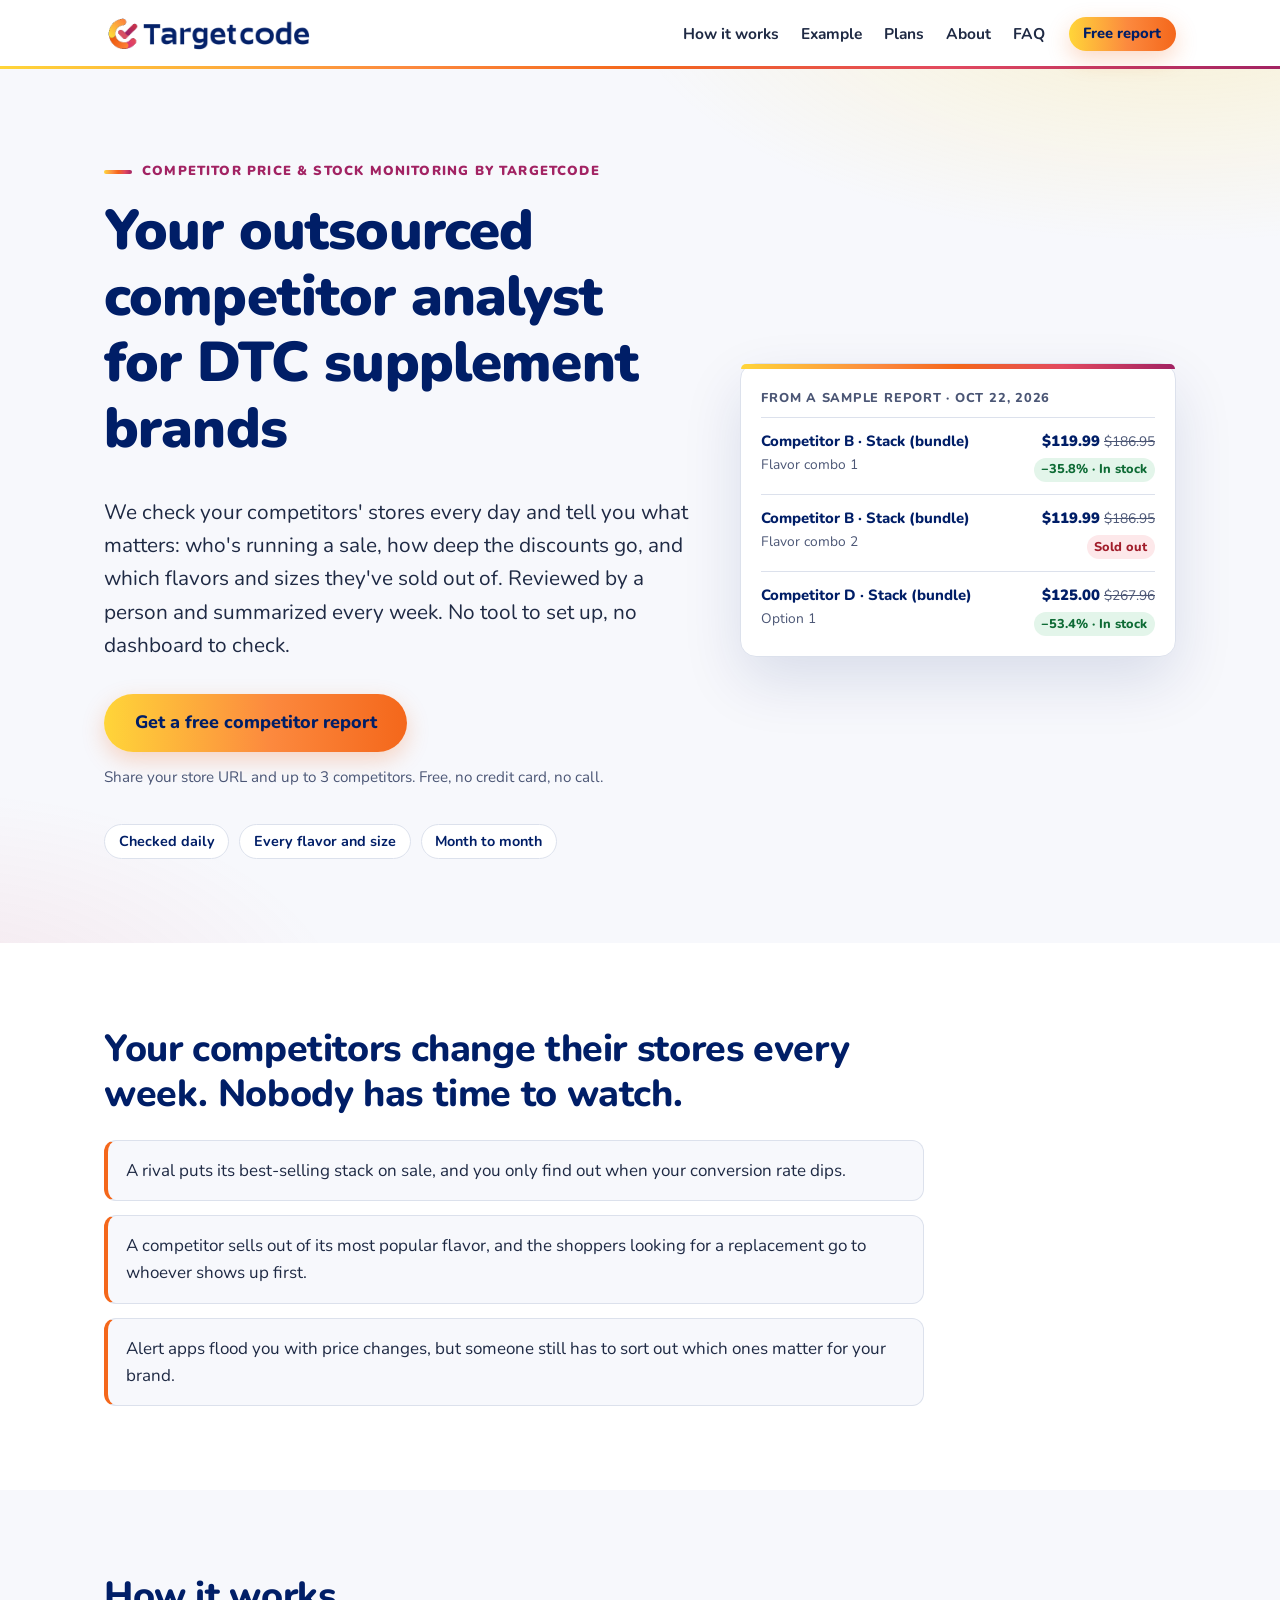
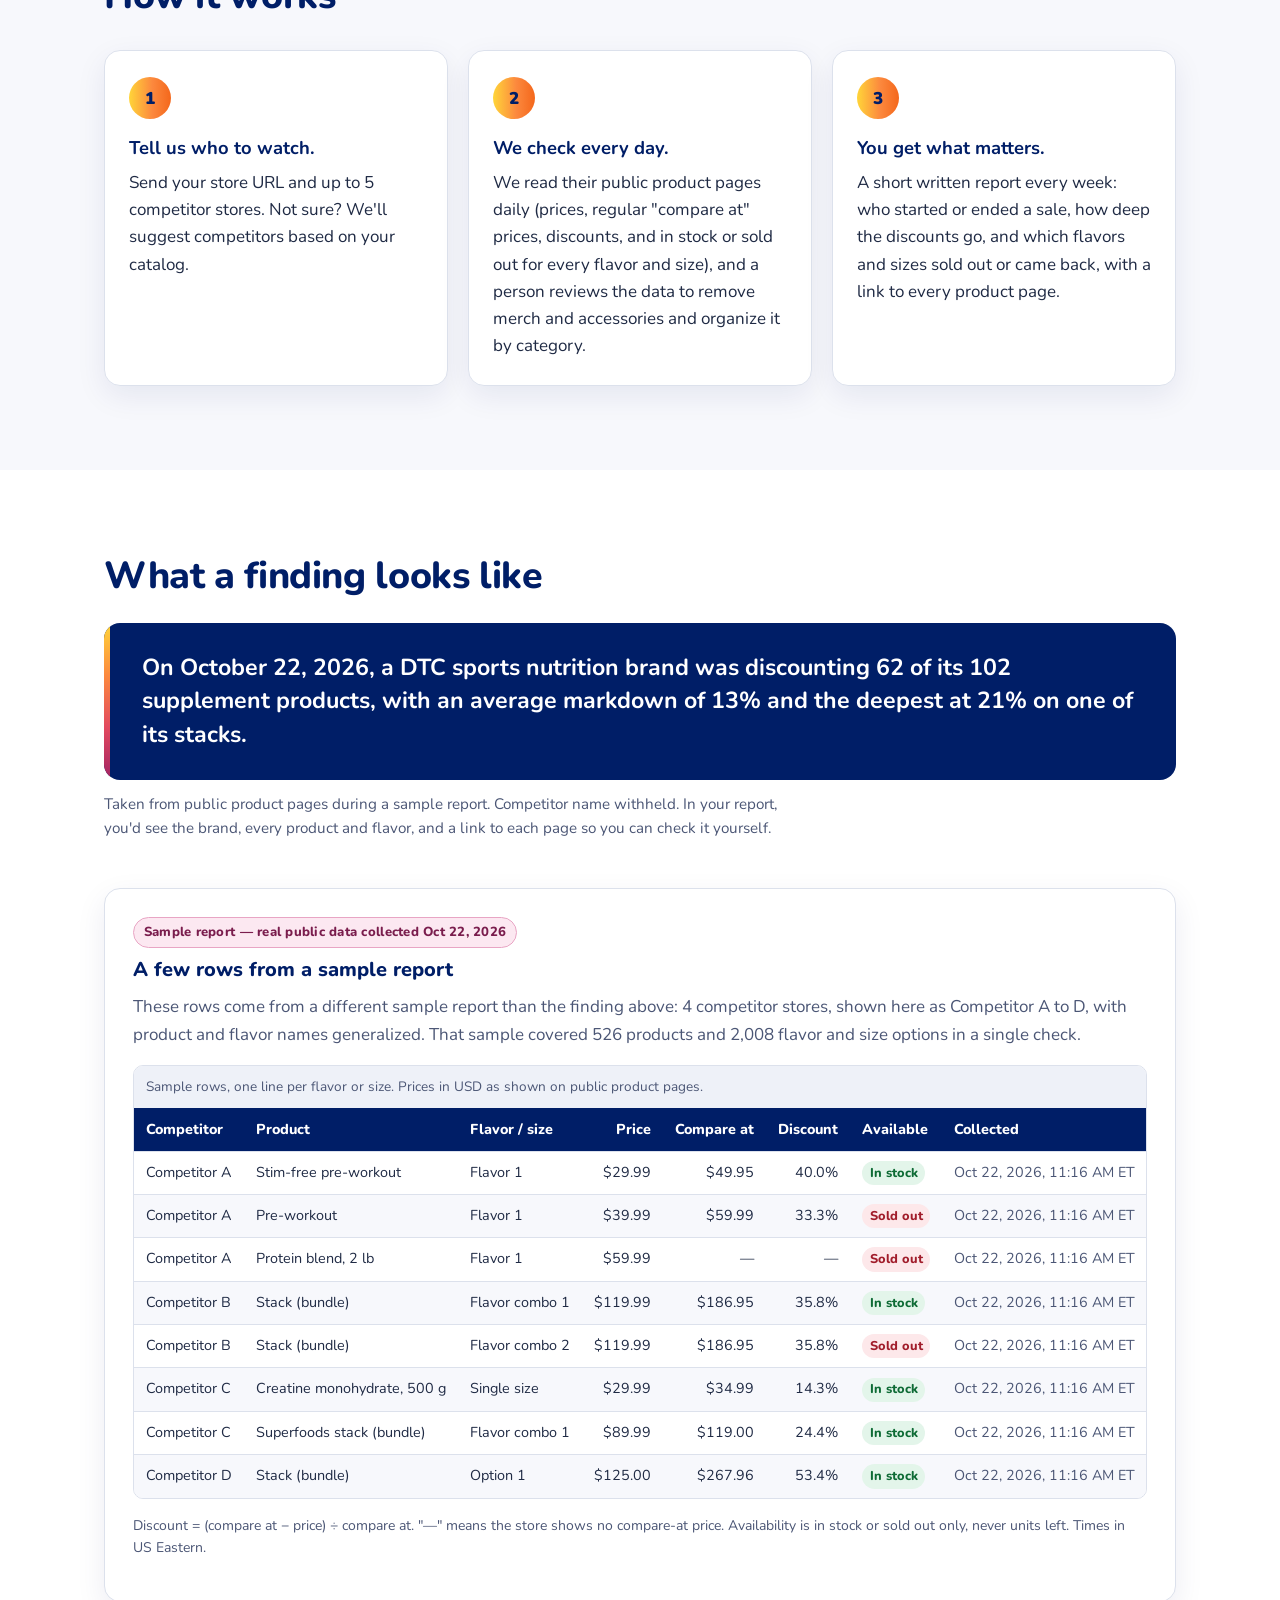
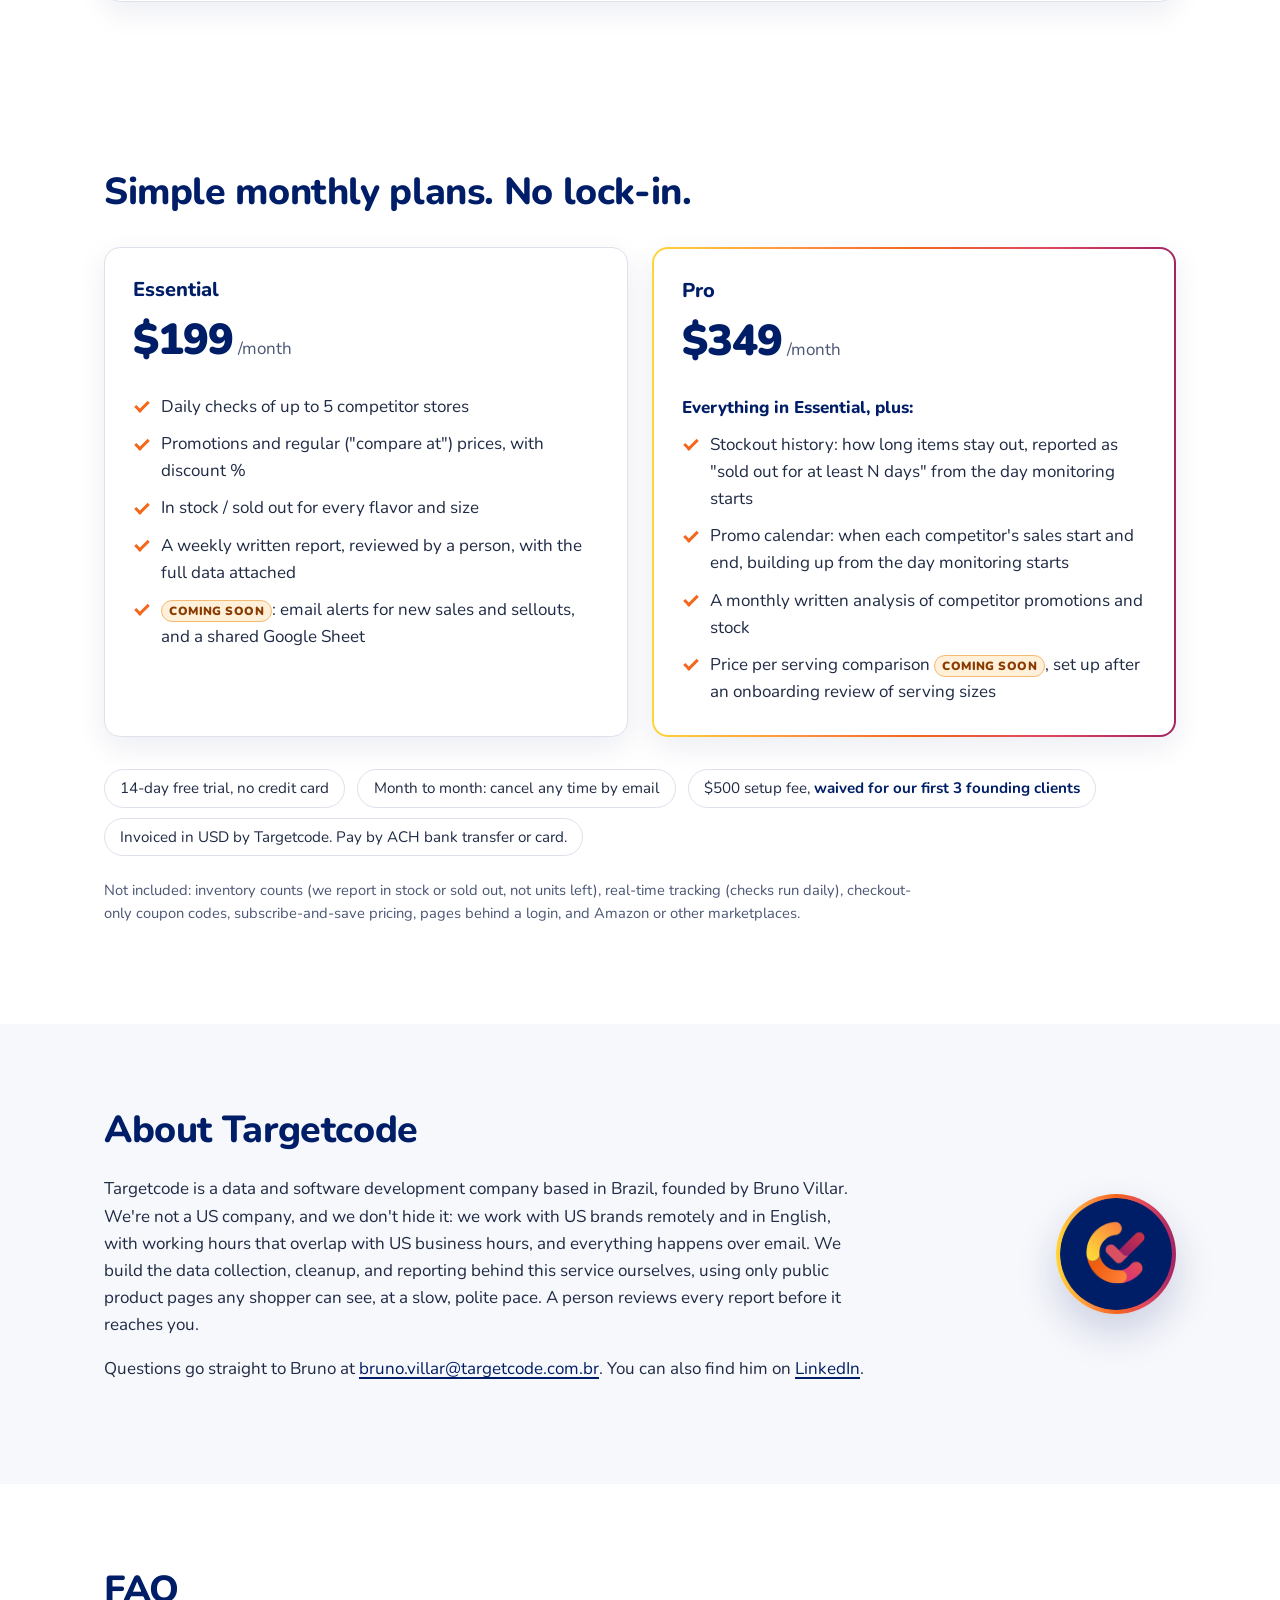
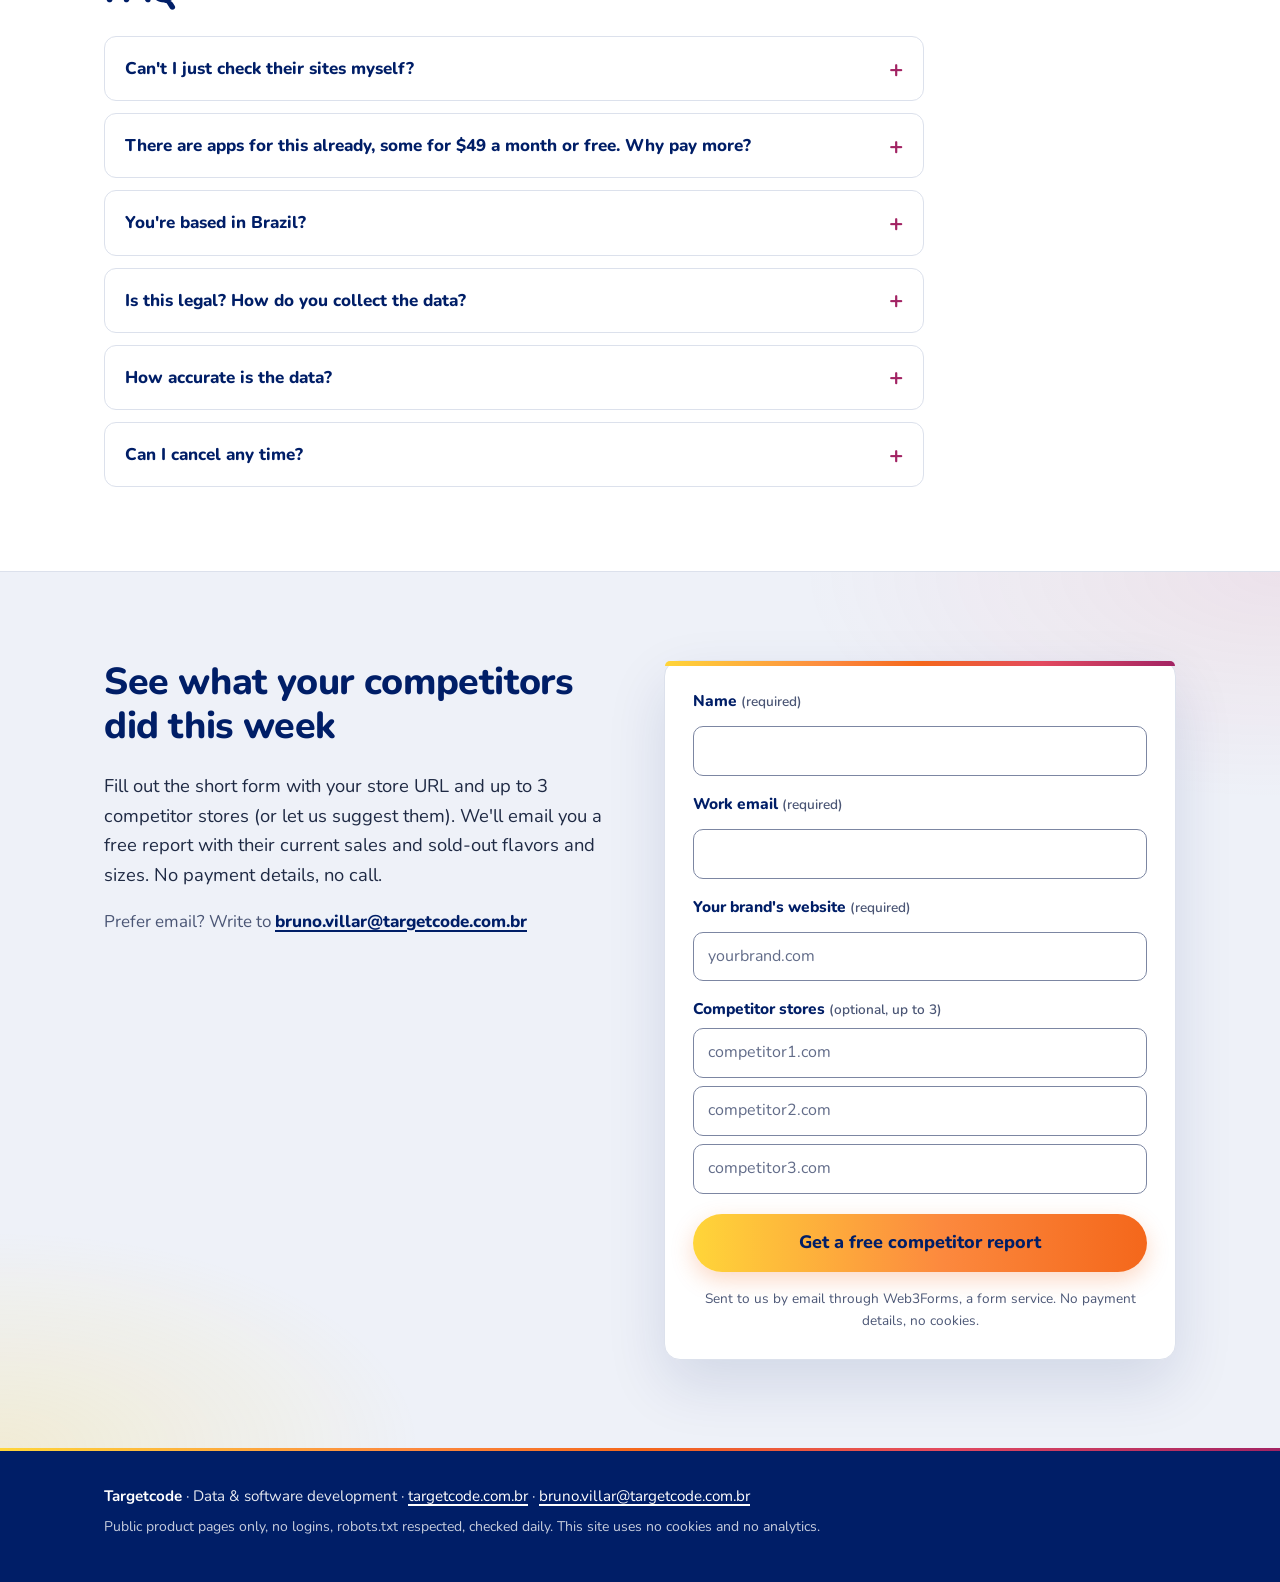
==== commit 76d03fd7: "Remove address placeholder from footer Co-authored-by: bruno-targetcode <bruno-targetcode@users.nore" ====
--- a/index.html
+++ b/index.html
@@ -298,7 +298,7 @@
       <!-- FORMULÁRIO Web3Forms (sem backend). Trocar o valor de access_key pela chave real (único lugar).
            Enquanto a chave não existir, assets/form.js abre o e-mail (mailto) com os dados digitados. -->
       <form class="report-form" id="report-form" action="https://api.web3forms.com/submit" method="POST" accept-charset="UTF-8">
-        <input type="hidden" name="access_key" value="WEB3FORMS_ACCESS_KEY">
+        <input type="hidden" name="access_key" value="72a53319-4113-4da2-a4de-50fcff051093">
         <input type="hidden" name="subject" value="Free competitor report request (landing page)">
         <input type="hidden" name="from_name" value="Targetcode landing page">
         <input type="hidden" name="redirect" value="https://monitor.targetcode.com.br/thanks.html">
@@ -338,7 +338,6 @@
 <footer class="site-footer">
   <div class="container footer-inner">
     <p><strong>Targetcode</strong> · Data &amp; software development · <a href="https://targetcode.com.br">targetcode.com.br</a> · <a href="mailto:bruno.villar@targetcode.com.br">bruno.villar@targetcode.com.br</a></p>
-    <p class="ph">[[BRUNO: Targetcode company address]]</p>
     <p class="muted small">Public product pages only, no logins, robots.txt respected, checked daily. This site uses no cookies and no analytics.</p>
   </div>
 </footer>
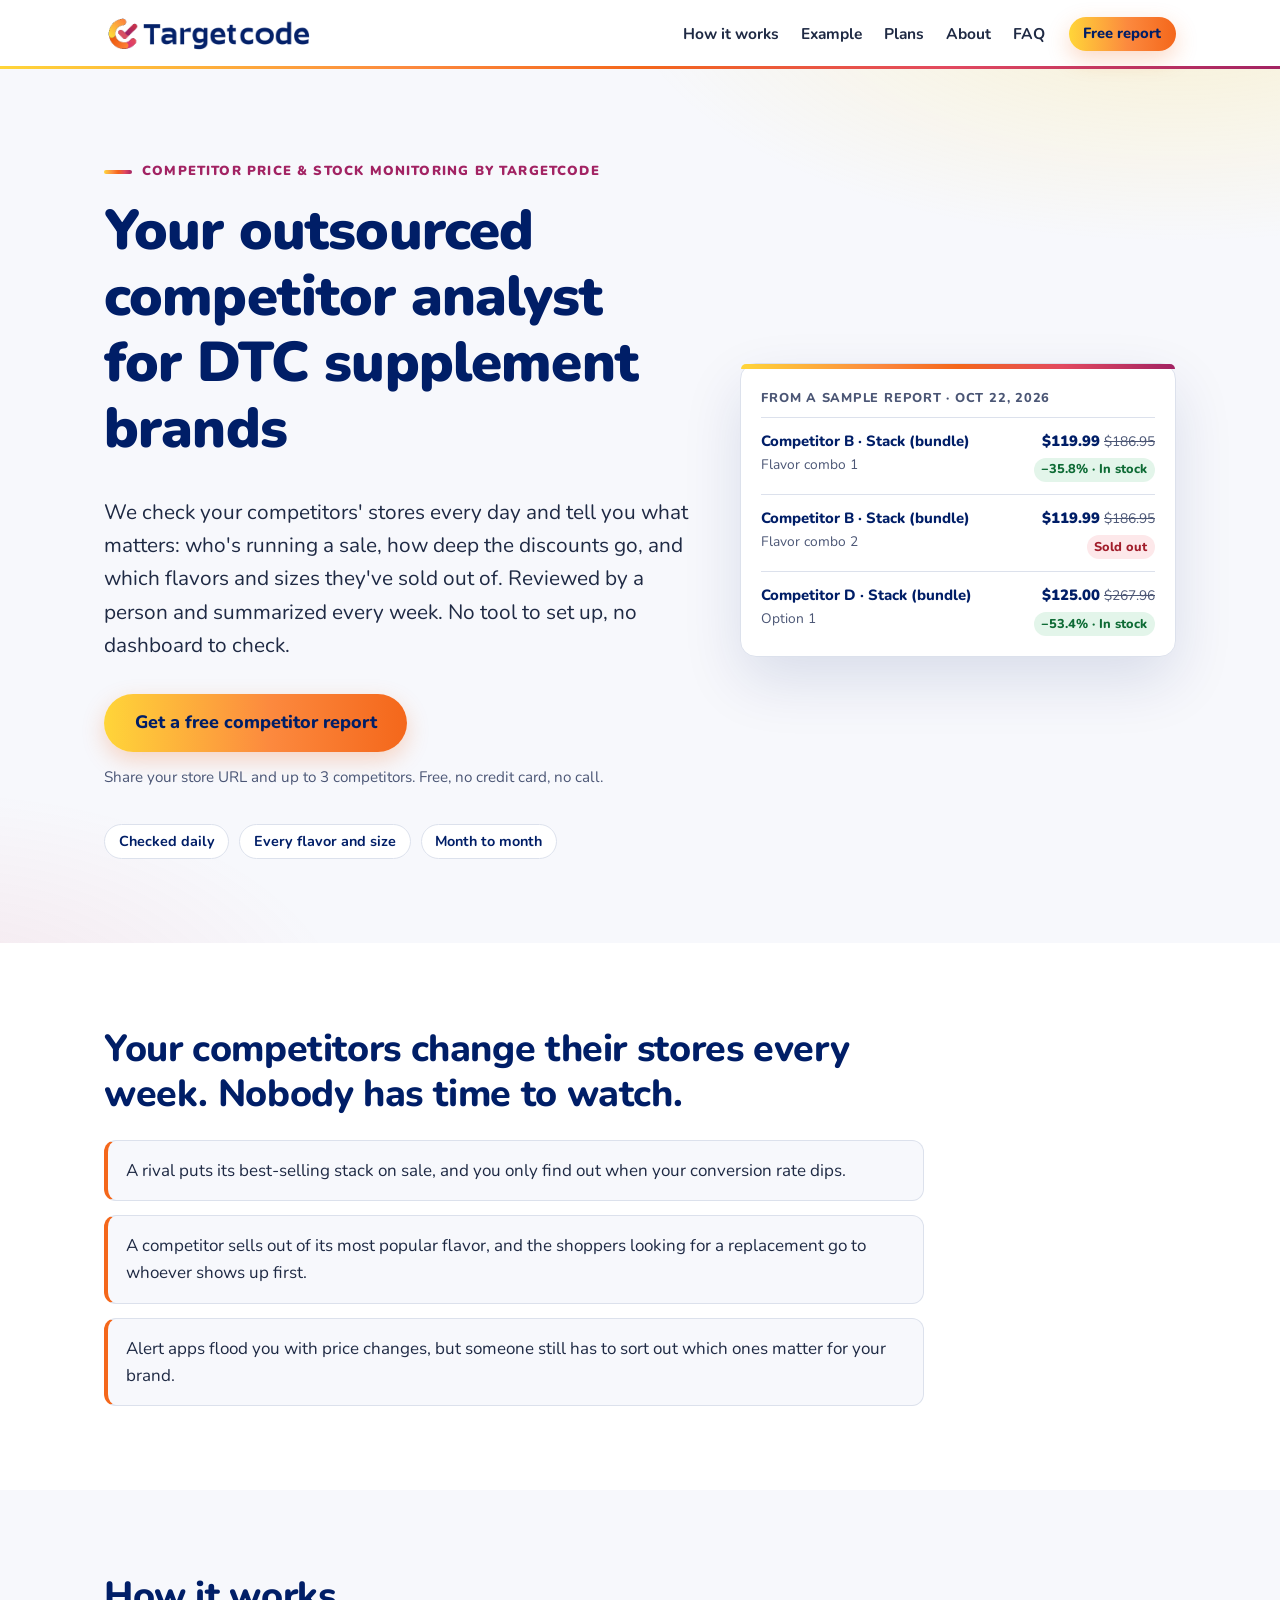
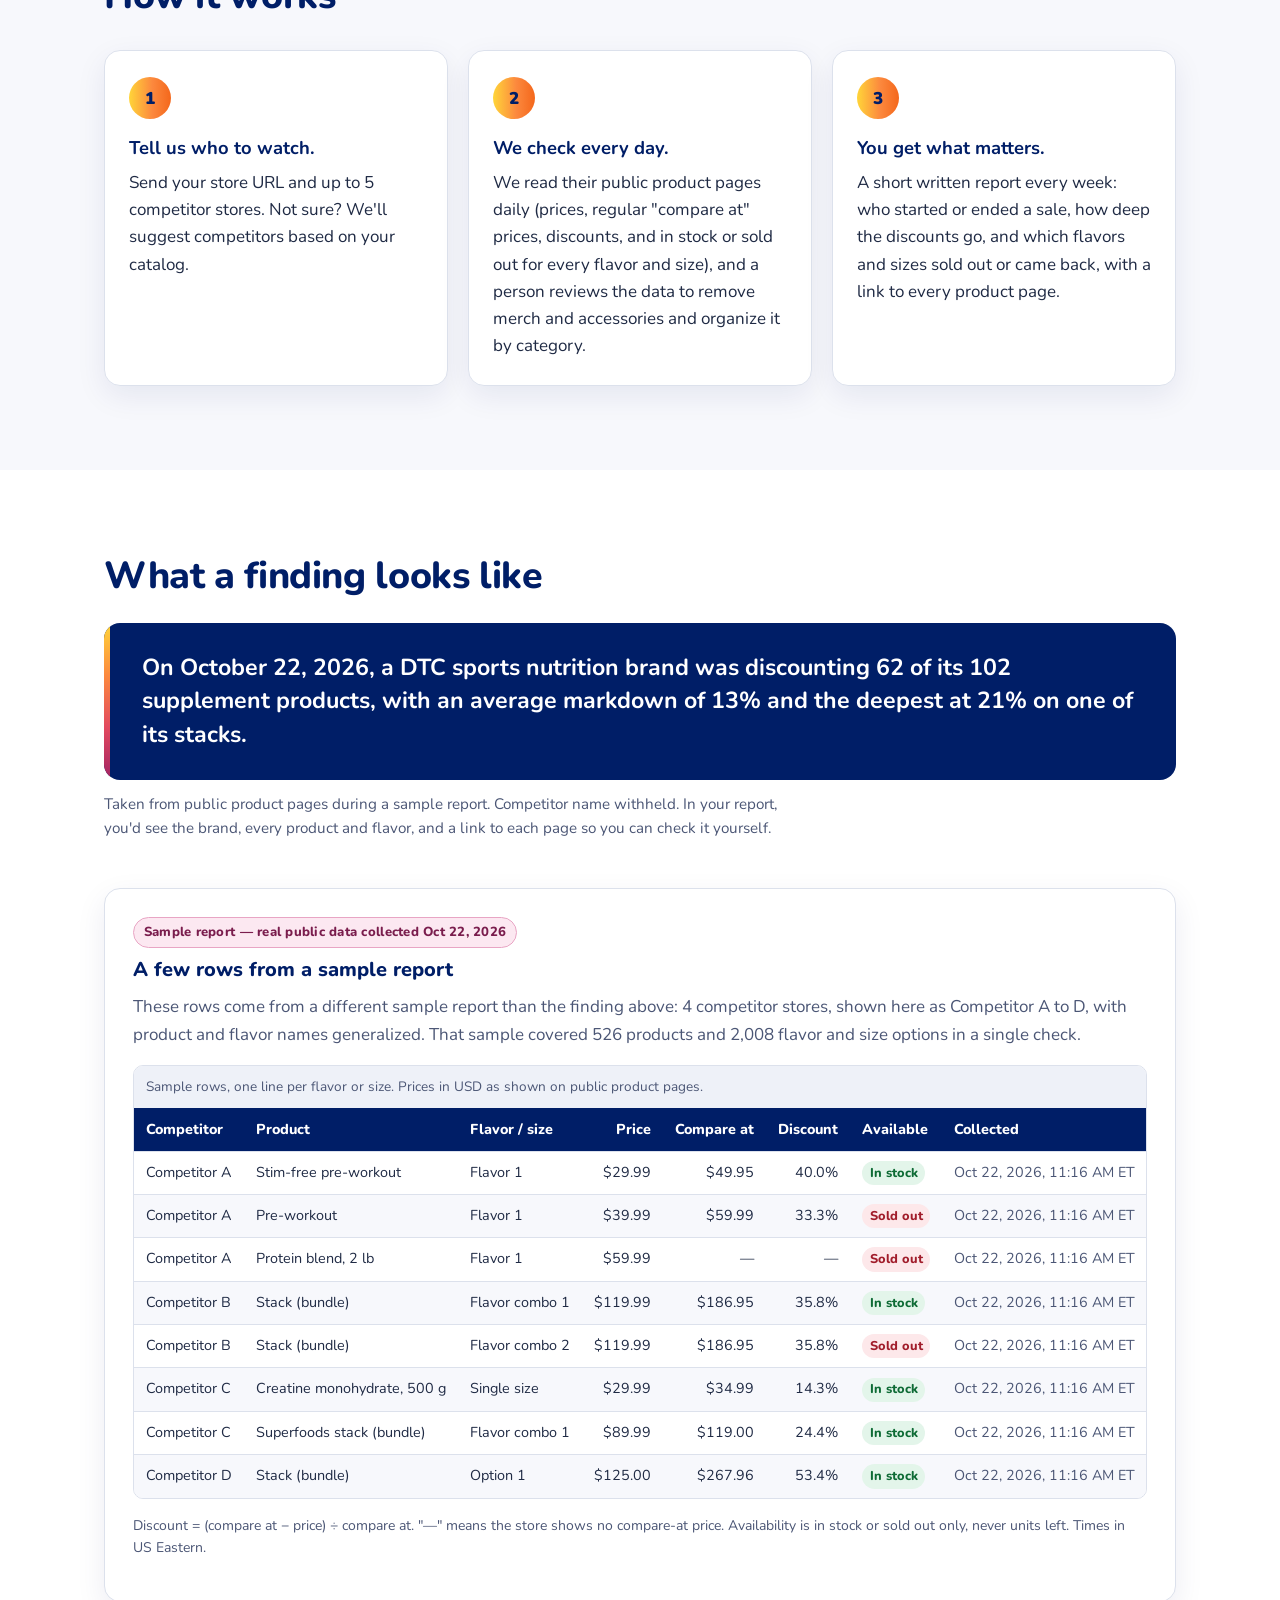
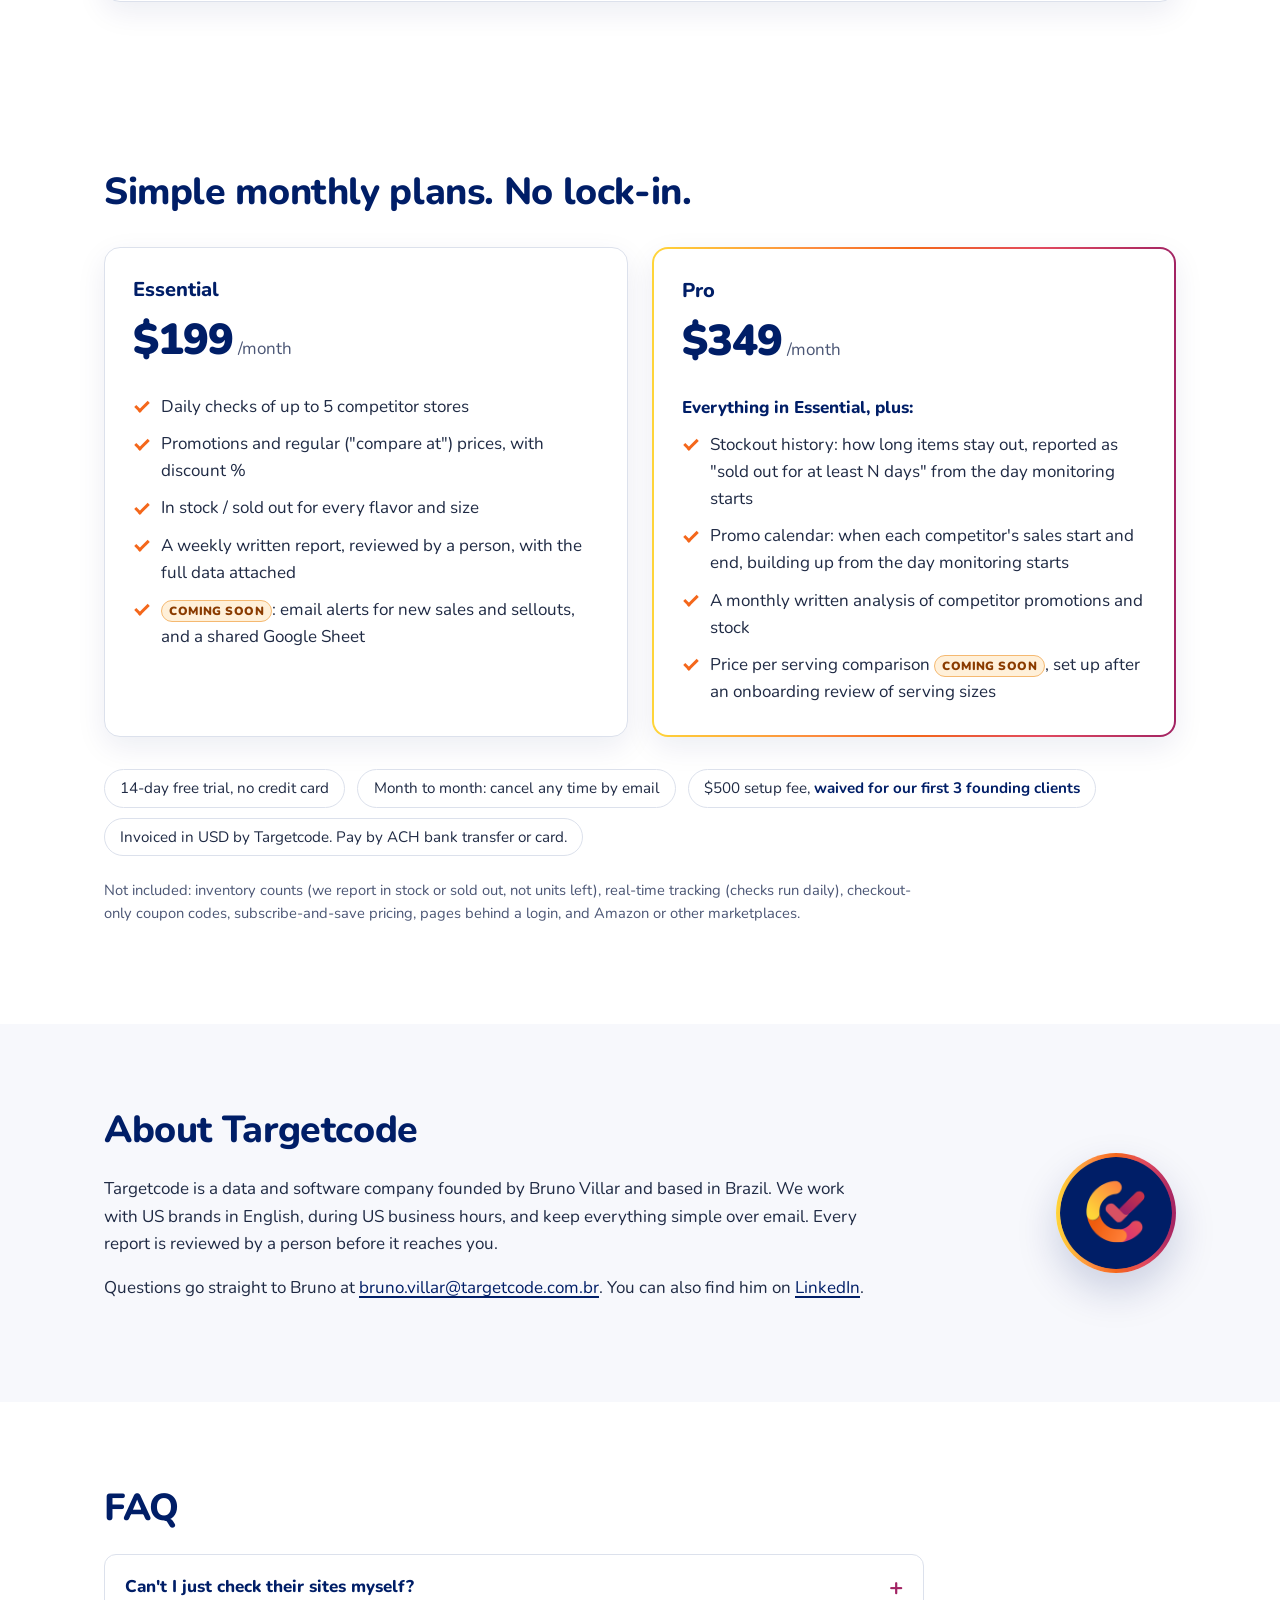
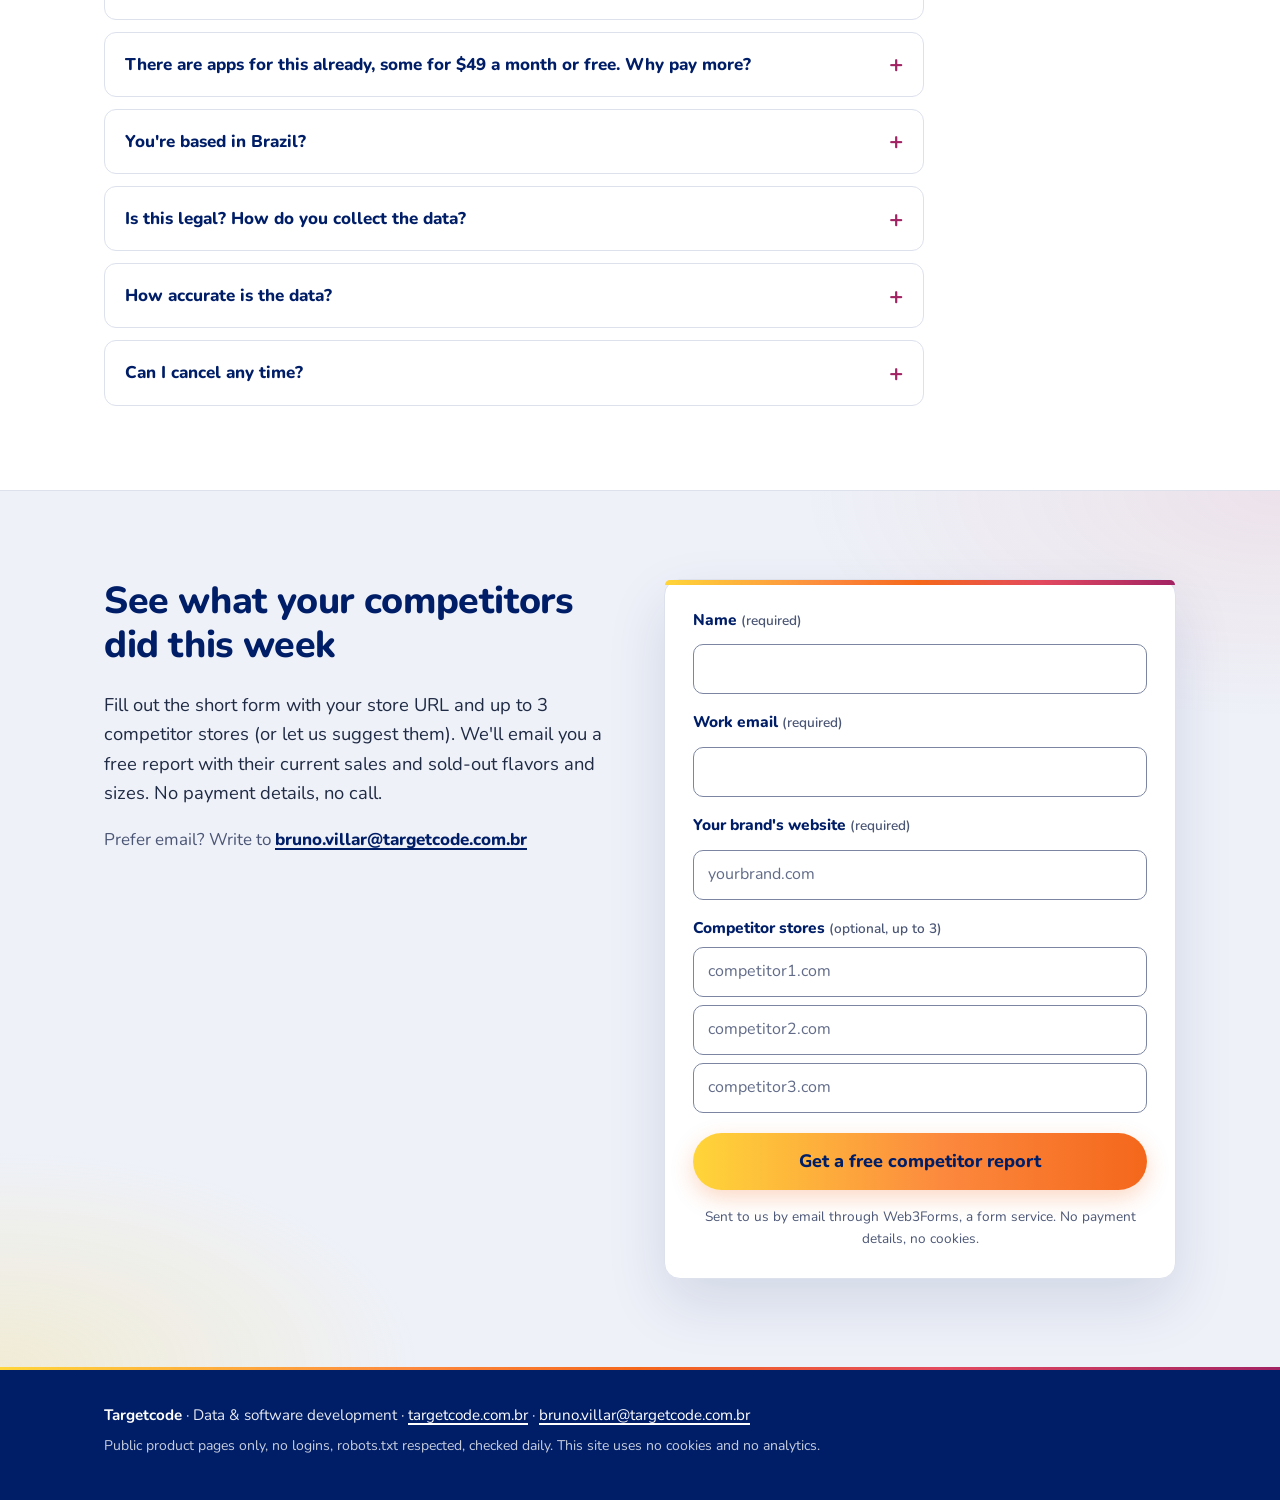
==== commit daf4c02c: "Rewrite about paragraph Co-authored-by: bruno-targetcode <bruno-targetcode@users.noreply.github.com>" ====
--- a/index.html
+++ b/index.html
@@ -9,20 +9,20 @@
   procure a chave e edite o conteúdo. Placeholders pendentes: procure colchetes duplos.
   E-MAIL DE CONTATO: bruno.villar@targetcode.com.br (fallback mailto do formulário e rodapé).
   FORMULÁRIO: Web3Forms; a chave fica em UM lugar: input name="access_key" (ver README, seção Formulário).
-  URL pública (canonical/og): https://monitor.targetcode.com.br/ — trocar se o domínio mudar.
+  URL pública (canonical/og): https://bruno-targetcode.github.io/targetcode-monitor-site/ — trocar se o domínio mudar.
 ====================================================================== -->
 <!-- COPY: seo_title / seo_description -->
 <title>Competitor Tracking for Supplement Brands | Targetcode</title>
 <meta name="description" content="Your outsourced competitor analyst. We check rival supplement stores daily for sales and sold-out flavors, then send you a reviewed weekly summary.">
-<link rel="canonical" href="https://monitor.targetcode.com.br/">
+<link rel="canonical" href="https://bruno-targetcode.github.io/targetcode-monitor-site/">
 <meta name="robots" content="index, follow">
 <meta name="theme-color" content="#ffffff">
 <meta property="og:type" content="website">
 <meta property="og:site_name" content="Targetcode">
 <meta property="og:title" content="Competitor Tracking for Supplement Brands | Targetcode">
 <meta property="og:description" content="Your outsourced competitor analyst. We check rival supplement stores daily for sales and sold-out flavors, then send you a reviewed weekly summary.">
-<meta property="og:url" content="https://monitor.targetcode.com.br/">
-<meta property="og:image" content="https://monitor.targetcode.com.br/assets/og-image.png">
+<meta property="og:url" content="https://bruno-targetcode.github.io/targetcode-monitor-site/">
+<meta property="og:image" content="https://bruno-targetcode.github.io/targetcode-monitor-site/assets/og-image.png">
 <meta property="og:image:width" content="1200">
 <meta property="og:image:height" content="630">
 <meta property="og:image:alt" content="Competitor Price &amp; Stock Monitoring by Targetcode">
@@ -238,7 +238,7 @@
       <div>
         <h2 id="about-title">About Targetcode</h2>
         <!-- COPY: about_founder (08, seção About) -->
-        <p>Targetcode is a data and software development company based in Brazil, founded by Bruno Villar. We're not a US company, and we don't hide it: we work with US brands remotely and in English, with working hours that overlap with US business hours, and everything happens over email. We build the data collection, cleanup, and reporting behind this service ourselves, using only public product pages any shopper can see, at a slow, polite pace. A person reviews every report before it reaches you.</p>
+        <p>Targetcode is a data and software company founded by Bruno Villar and based in Brazil. We work with US brands in English, during US business hours, and keep everything simple over email. Every report is reviewed by a person before it reaches you.</p>
         <p>Questions go straight to Bruno at <a href="mailto:bruno.villar@targetcode.com.br">bruno.villar@targetcode.com.br</a>. You can also find him on <a href="https://www.linkedin.com/in/bruno-villar-6015601b8" rel="noopener">LinkedIn</a>.</p>
       </div>
       <img class="about-logo" src="assets/logo-icon-240.png" alt="" width="120" height="120">
@@ -301,7 +301,7 @@
         <input type="hidden" name="access_key" value="72a53319-4113-4da2-a4de-50fcff051093">
         <input type="hidden" name="subject" value="Free competitor report request (landing page)">
         <input type="hidden" name="from_name" value="Targetcode landing page">
-        <input type="hidden" name="redirect" value="https://monitor.targetcode.com.br/thanks.html">
+        <input type="hidden" name="redirect" value="https://bruno-targetcode.github.io/targetcode-monitor-site/thanks.html">
         <!-- honeypot anti-spam do Web3Forms: humanos não veem; bots marcam -->
         <input type="checkbox" name="botcheck" class="hp">
         <div class="field">
